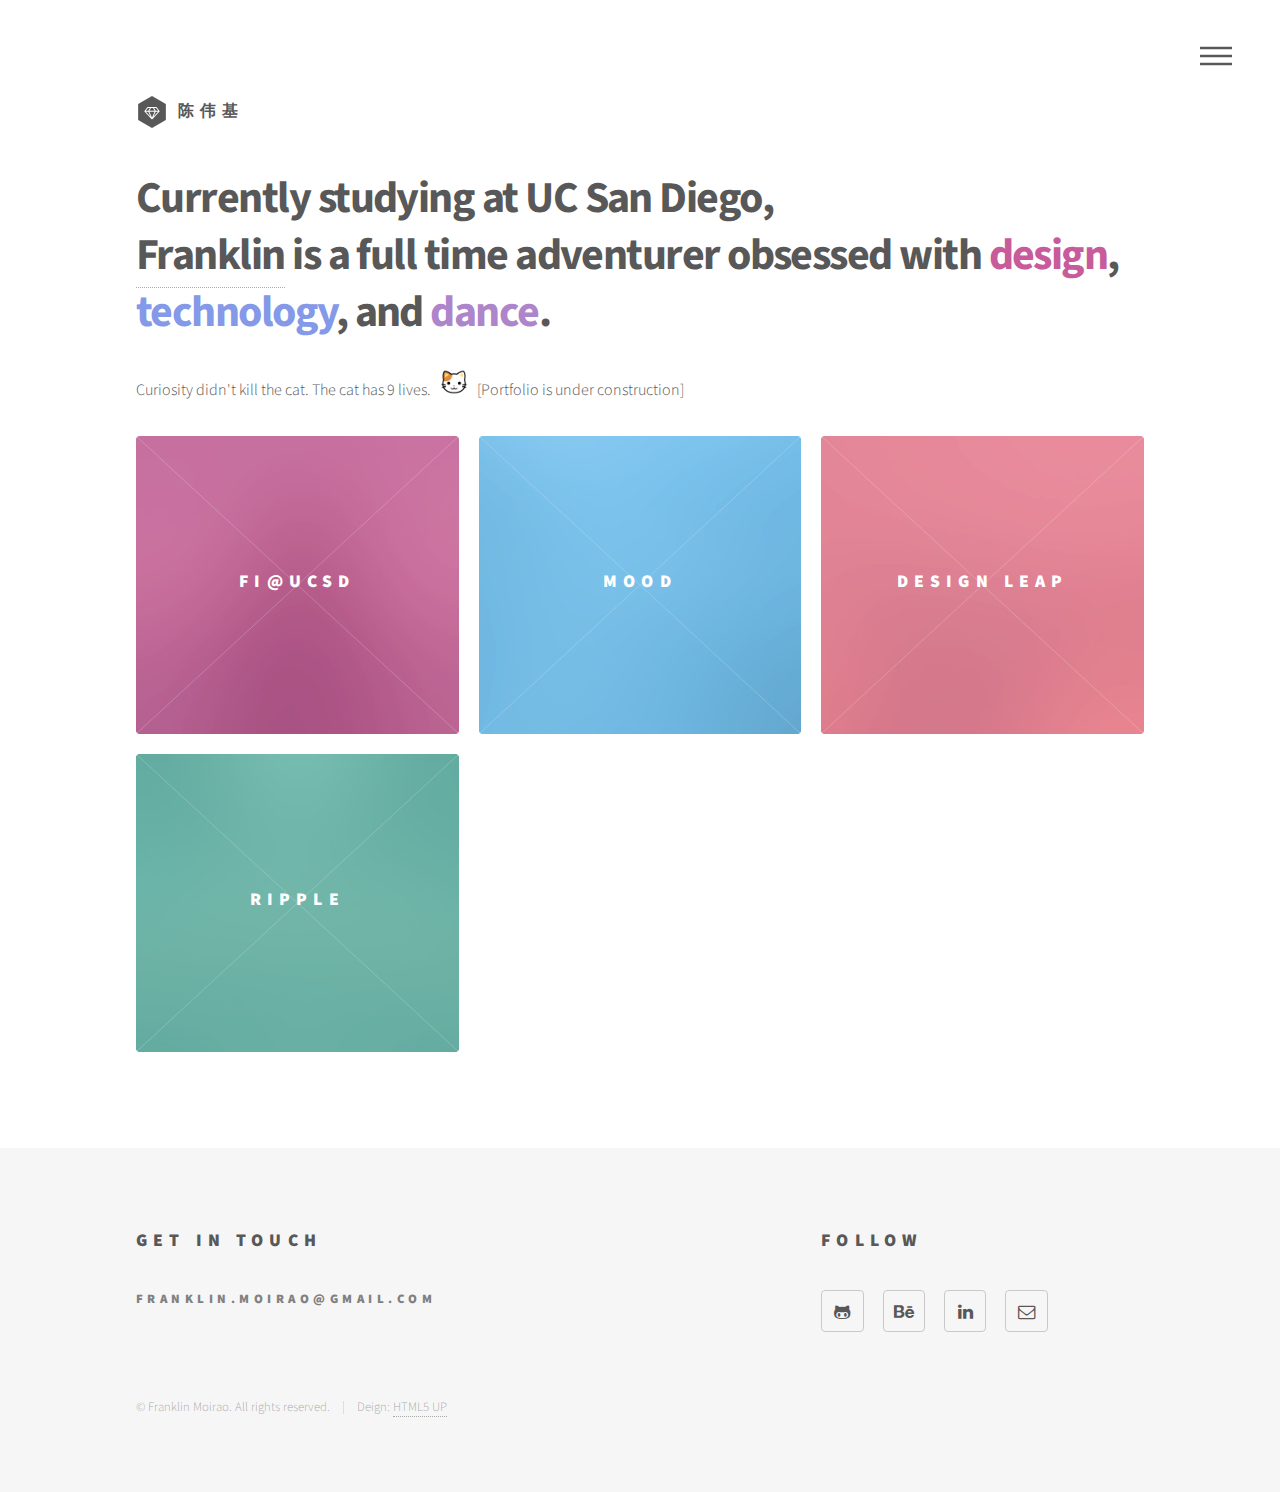
==== index.html @ 69395dd4 "added fi" ====
<!DOCTYPE HTML>
<!--
	Phantom by HTML5 UP
	html5up.net | @ajlkn
	Free for personal and commercial use under the CCA 3.0 license (html5up.net/license)
-->
<html>
	<head>
		<title>Franklin Moirao</title>
		<meta charset="utf-8" />
		<meta name="viewport" content="width=device-width, initial-scale=1, user-scalable=no" />
		<link rel="stylesheet" href="assets/css/main.css" />
		<noscript><link rel="stylesheet" href="assets/css/noscript.css" /></noscript>
	</head>
	<body class="is-preload">
		<!-- Wrapper -->
			<div id="wrapper">

				<!-- Header -->
					<header id="header">
						<div class="inner">

							<!-- Logo -->
								<a href="index.html" class="logo">
									<span class="symbol"><img src="images/logo.svg" alt="" /></span>陈伟基<span class="title"></span>
								</a>

							<!-- Nav -->
								<nav>
									<ul>
										<li><a href="#menu">Menu</a></li>
									</ul>
								</nav>

						</div>
					</header>

				<!-- Menu -->
					<nav id="menu">
						<h2>Menu</h2>
						<ul>
							<li><a href="index.html">Home</a></li>
							<!-- <li><a href="generic.html">Work</a></li> -->
							<li><a href="images/Resume.pdf" target="_blank">Resume</a></li>
							<li><a href="about.html">About</a></li>
							<!-- <li><a href="elements.html">Archive</a></li> -->
						</ul>
					</nav>

				<!-- Main -->
					<div id="main">
						<div class="inner">
							<header>
								<h1>Currently studying at UC San Diego, <br />
									<a href="about.html">Franklin</a> is a full time adventurer obsessed with <design style="color:#c75b9b">design</design>, <tech style="color:#8499e7">technology</tech>, and <dance style="color:#ae85ca">dance</dance>.</h1> <!--<a href="http://html5up.net">HTML5 UP</a>-->
								<p>Curiosity didn't kill the cat. The cat has 9 lives. &nbsp; <img src="images/Cat-face.png" style="height:26px"> &nbsp; [Portfolio is under construction]</p>
							</header>
							<section class="tiles">
								</article>
								<article class="style4">
									<span class="image">
										<img src="images/pic04.jpg" alt="" />
									</span>
									<a href="fiucsd.html">
										<h2>Fi@UCSD</h2>
										<div class="content">
											<p>Working to promote partnerships in design between students and industry.</p>
											<p style="font-size: medium">Design Mentorship</p>
										</div>
									</a>
								</article>
								<article class="style2">
									<span class="image">
										<img src="images/pic02.jpg" alt="" />
									</span>
									<a href="mood.html">
										<h2>Mood</h2>
										<div class="content">
											<p>An app to help track and help your mental health while promoting positivity.</p>
											<p style="font-size: medium">Interaction • Web Dev</p>
										</div>
									</a>
								</article>
								<article class="style1">
									<span class="image">
										<img src="images/pic01.jpg" alt="" />
									</span>
									<a href="design-leap.html">
										<h2>Design Leap</h2>
										<div class="content">
											<p>Helping students overcome barriers to industry engagement and guidance in design.</p>
											<p style="font-size: medium">Service Design</p>
										</div>
									</a>
								</article>
								<article class="style3">
									<span class="image">
										<img src="images/pic03.jpg" alt="" />
									</span>
									<a href="ripple.html">
										<h2>Ripple</h2>
										<div class="content">
											<p>Acomplish your bucket list while meeting people along the way.</p>
											<p style="font-size: medium">Interaction • Product</p>
										</div>
									</a>
								<!--<article class="style5">
									<span class="image">
										<img src="images/pic05.jpg" alt="" />
									</span>
									<a href="generic.html">
										<h2>Aliquam</h2>
										<div class="content">
											<p>Sed nisl arcu euismod sit amet nisi lorem etiam dolor veroeros et feugiat.</p>
										</div>
									</a>
								</article>
								<article class="style6">
									<span class="image">
										<img src="images/pic06.jpg" alt="" />
									</span>
									<a href="generic.html">
										<h2>Veroeros</h2>
										<div class="content">
											<p>Sed nisl arcu euismod sit amet nisi lorem etiam dolor veroeros et feugiat.</p>
										</div>
									</a>
								</article>
								<article class="style2">
									<span class="image">
										<img src="images/pic07.jpg" alt="" />
									</span>
									<a href="generic.html">
										<h2>Ipsum</h2>
										<div class="content">
											<p>Sed nisl arcu euismod sit amet nisi lorem etiam dolor veroeros et feugiat.</p>
										</div>
									</a>
								</article>
								<article class="style3">
									<span class="image">
										<img src="images/pic08.jpg" alt="" />
									</span>
									<a href="generic.html">
										<h2>Dolor</h2>
										<div class="content">
											<p>Sed nisl arcu euismod sit amet nisi lorem etiam dolor veroeros et feugiat.</p>
										</div>
									</a>
								</article> -->
								<!-- <article class="style1">
									<span class="image">
										<img src="images/pic09.jpg" alt="" />
									</span>
									<a href="generic.html">
										<h2>Nullam</h2>
										<div class="content">
											<p>Sed nisl arcu euismod sit amet nisi lorem etiam dolor veroeros et feugiat.</p>
										</div>
									</a>
								</article>
								<article class="style5">
									<span class="image">
										<img src="images/pic10.jpg" alt="" />
									</span>
									<a href="generic.html">
										<h2>Ultricies</h2>
										<div class="content">
											<p>Sed nisl arcu euismod sit amet nisi lorem etiam dolor veroeros et feugiat.</p>
										</div>
									</a>
								</article>
								<article class="style6">
									<span class="image">
										<img src="images/pic11.jpg" alt="" />
									</span>
									<a href="generic.html">
										<h2>Dictum</h2>
										<div class="content">
											<p>Sed nisl arcu euismod sit amet nisi lorem etiam dolor veroeros et feugiat.</p>
										</div>
									</a>
								</article>
								<article class="style4">
									<span class="image">
										<img src="images/pic12.jpg" alt="" />
									</span>
									<a href="generic.html">
										<h2>Pretium</h2>
										<div class="content">
											<p>Sed nisl arcu euismod sit amet nisi lorem etiam dolor veroeros et feugiat.</p>
										</div>
									</a>
								</article> -->
							</section>
						</div>
					</div>

				<!-- Footer -->
					<footer id="footer">
						<div class="inner">
							<section>
								<h2>Get in touch</h2>
								<h5 style="color:grey">franklin.moirao@gmail.com</h5>
								<!-- <form method="post" action="#">
									<div class="fields">
										<div class="field half">
											<input type="text" name="name" id="name" placeholder="Name" />
										</div>
										<div class="field half">
											<input type="email" name="email" id="email" placeholder="Email" />
										</div>
										<div class="field">
											<textarea name="message" id="message" placeholder="Message"></textarea>
										</div>
									</div>
									<ul class="actions">
										<li><input type="submit" value="Send" class="primary" /></li>
									</ul>
								</form> -->
							</section>
							<section>
								<h2>Follow</h2>
								<ul class="icons">
									<!-- <li><a href="#" class="icon style2 fa-twitter"><span class="label">Twitter</span></a></li> -->
									<!-- <li><a href="#" class="icon style2 fa-facebook"><span class="label">Facebook</span></a></li> -->
									<!-- <li><a href="#" class="icon style2 fa-instagram"><span class="label">Instagram</span></a></li> -->
									<!-- <li><a href="#" class="icon style2 fa-dribbble"><span class="label">Dribbble</span></a></li> -->
									<li><a href="https://github.com/Snoji" target="_blank" class="icon style2 fa-github-alt"><span class="label">GitHub</span></a></li>
									<!-- <li><a href="#" class="icon style2 fa-500px"><span class="label">500px</span></a></li> -->
									<li><a href="https://www.behance.net/franklinmofcac" class="icon style2 fa-behance"><span class="label">Behance</span></a></li>
									<li><a href="https://www.linkedin.com/in/franklin-moirao-19469515b/" target="_blank" class="icon style2 fa-linkedin"><span class="label">LinkedIn</span></a></li>
									<li><a href="mailto:franklin.moirao@gmail.com" class="icon style2 fa-envelope-o"><span class="label">Email</span></a></li>
									
								</ul>
							</section>
							<ul class="copyright">
								<li>&copy; Franklin Moirao. All rights reserved.</li><li>Deign: <a href="http://html5up.net">HTML5 UP</a></li>
							</ul>
						</div>
					</footer>

			</div>

		<!-- Scripts -->
			<script src="assets/js/jquery.min.js"></script>
			<script src="assets/js/browser.min.js"></script>
			<script src="assets/js/breakpoints.min.js"></script>
			<script src="assets/js/util.js"></script>
			<script src="assets/js/main.js"></script>

	</body>
</html>
---- assets/css/main.css ----
@import url(font-awesome.min.css);
@import url("https://fonts.googleapis.com/css?family=Source+Sans+Pro:300,700,900");

/*
	Phantom by HTML5 UP
	html5up.net | @ajlkn
	Free for personal and commercial use under the CCA 3.0 license (html5up.net/license)
*/

html, body, div, span, applet, object,
iframe, h1, h2, h3, h4, h5, h6, p, blockquote,
pre, a, abbr, acronym, address, big, cite,
code, del, dfn, em, img, ins, kbd, q, s, samp,
small, strike, strong, sub, sup, tt, var, b,
u, i, center, dl, dt, dd, ol, ul, li, fieldset,
form, label, legend, table, caption, tbody,
tfoot, thead, tr, th, td, article, aside,
canvas, details, embed, figure, figcaption,
footer, header, hgroup, menu, nav, output, ruby,
section, summary, time, mark, audio, video {
	margin: 0;
	padding: 0;
	border: 0;
	font-size: 100%;
	font: inherit;
	vertical-align: baseline;}

article, aside, details, figcaption, figure,
footer, header, hgroup, menu, nav, section {
	display: block;}

body {
	line-height: 1;
}

ol, ul {
	list-style: none;
}

blockquote, q {
	quotes: none;
}

	blockquote:before, blockquote:after, q:before, q:after {
		content: '';
		content: none;
	}

table {
	border-collapse: collapse;
	border-spacing: 0;
}

body {
	-webkit-text-size-adjust: none;
}

mark {
	background-color: transparent;
	color: inherit;
}

input::-moz-focus-inner {
	border: 0;
	padding: 0;
}

input, select, textarea {
	-moz-appearance: none;
	-webkit-appearance: none;
	-ms-appearance: none;
	appearance: none;
}

/* Basic */

	@-ms-viewport {
		width: device-width;
	}

	body {
		-ms-overflow-style: scrollbar;
	}

	@media screen and (max-width: 480px) {

		html, body {
			min-width: 320px;
		}

	}

	html {
		box-sizing: border-box;
	}

	*, *:before, *:after {
		box-sizing: inherit;
	}

	body {
		background: #ffffff;
	}

		body.is-preload *, body.is-preload *:before, body.is-preload *:after {
			-moz-animation: none !important;
			-webkit-animation: none !important;
			-ms-animation: none !important;
			animation: none !important;
			-moz-transition: none !important;
			-webkit-transition: none !important;
			-ms-transition: none !important;
			transition: none !important;
		}

/* Type */

	body, input, select, textarea {
		color: #585858;
		font-family: "Source Sans Pro", Helvetica, sans-serif;
		font-size: 16pt;
		font-weight: 300;
		line-height: 1.75;
	}

		@media screen and (max-width: 1680px) {

			body, input, select, textarea {
				font-size: 14pt;
			}

		}

		@media screen and (max-width: 1280px) {

			body, input, select, textarea {
				font-size: 12pt;
			}

		}

	a {
		-moz-transition: border-bottom-color 0.2s ease, color 0.2s ease;
		-webkit-transition: border-bottom-color 0.2s ease, color 0.2s ease;
		-ms-transition: border-bottom-color 0.2s ease, color 0.2s ease;
		transition: border-bottom-color 0.2s ease, color 0.2s ease;
		text-decoration: none;
		color: #585858;
		border-bottom: dotted 1px rgba(88, 88, 88, 0.5);
	}

		a:hover {
			border-bottom-color: transparent;
			color: #f2849e !important;
		}

	strong, b {
		font-weight: 900;
	}

	em, i {
		font-style: italic;
	}

	p {
		margin: 0 0 2em 0;
	}

	h1 {
		font-size: 2.75em;
		font-weight: 700;
		line-height: 1.3;
		margin: 0 0 1em 0;
		letter-spacing: -0.035em;
	}

		h1 a {
			color: inherit;
		}

		@media screen and (max-width: 736px) {

			h1 {
				font-size: 2em;
				margin: 0 0 1em 0;
			}

		}

		@media screen and (max-width: 360px) {

			h1 {
				font-size: 1.75em;
			}

		}

	h2, h3, h4, h5, h6 {
		font-weight: 900;
		line-height: 1.5;
		margin: 0 0 2em 0;
		text-transform: uppercase;
		letter-spacing: 0.35em;
	}

		h2 a, h3 a, h4 a, h5 a, h6 a {
			color: inherit;
		}

	h2 {
		font-size: 1.1em;
	}

	h3 {
		font-size: 1em;
	}

	h4 {
		font-size: 0.8em;
	}

	h5 {
		font-size: 0.8em;
	}

	h6 {
		font-size: 0.8em;
	}

	@media screen and (max-width: 980px) {

		h1 br, h2 br, h3 br, h4 br, h5 br, h6 br {
			display: none;
		}

	}

	@media screen and (max-width: 736px) {

		h2 {
			font-size: 1em;
		}

		h3 {
			font-size: 0.8em;
		}

	}

	sub {
		font-size: 0.8em;
		position: relative;
		top: 0.5em;
	}

	sup {
		font-size: 0.8em;
		position: relative;
		top: -0.5em;
	}

	blockquote {
		border-left: solid 4px #c9c9c9;
		font-style: italic;
		margin: 0 0 2em 0;
		padding: 0.5em 0 0.5em 2em;
	}

	code {
		background: rgba(144, 144, 144, 0.075);
		border-radius: 4px;
		border: solid 1px #c9c9c9;
		font-family: "Courier New", monospace;
		font-size: 0.9em;
		margin: 0 0.25em;
		padding: 0.25em 0.65em;
	}

	pre {
		-webkit-overflow-scrolling: touch;
		font-family: "Courier New", monospace;
		font-size: 0.9em;
		margin: 0 0 2em 0;
	}

		pre code {
			display: block;
			line-height: 1.75;
			padding: 1em 1.5em;
			overflow-x: auto;
		}

	hr {
		border: 0;
		border-bottom: solid 1px #c9c9c9;
		margin: 2em 0;
	}

		hr.major {
			margin: 3em 0;
		}

	.align-left {
		text-align: left;
	}

	.align-center {
		text-align: center;
	}

	.align-right {
		text-align: right;
	}

/* Row */

	.row {
		display: flex;
		flex-wrap: wrap;
		box-sizing: border-box;
		align-items: stretch;
	}

		.row > * {
			box-sizing: border-box;
		}

		.row.gtr-uniform > * > :last-child {
			margin-bottom: 0;
		}

		.row.aln-left {
			justify-content: flex-start;
		}

		.row.aln-center {
			justify-content: center;
		}

		.row.aln-right {
			justify-content: flex-end;
		}

		.row.aln-top {
			align-items: flex-start;
		}

		.row.aln-middle {
			align-items: center;
		}

		.row.aln-bottom {
			align-items: flex-end;
		}

		.row > .imp {
			order: -1;
		}

		.row > .col-1 {
			width: 8.3333333333%;
		}

		.row > .off-1 {
			margin-left: 8.3333333333%;
		}

		.row > .col-2 {
			width: 16.6666666667%;
		}

		.row > .off-2 {
			margin-left: 16.6666666667%;
		}

		.row > .col-3 {
			width: 25%;
		}

		.row > .off-3 {
			margin-left: 25%;
		}

		.row > .col-4 {
			width: 33.3333333333%;
		}

		.row > .off-4 {
			margin-left: 33.3333333333%;
		}

		.row > .col-5 {
			width: 41.6666666667%;
		}

		.row > .off-5 {
			margin-left: 41.6666666667%;
		}

		.row > .col-6 {
			width: 50%;
		}

		.row > .off-6 {
			margin-left: 50%;
		}

		.row > .col-7 {
			width: 58.3333333333%;
		}

		.row > .off-7 {
			margin-left: 58.3333333333%;
		}

		.row > .col-8 {
			width: 66.6666666667%;
		}

		.row > .off-8 {
			margin-left: 66.6666666667%;
		}

		.row > .col-9 {
			width: 75%;
		}

		.row > .off-9 {
			margin-left: 75%;
		}

		.row > .col-10 {
			width: 83.3333333333%;
		}

		.row > .off-10 {
			margin-left: 83.3333333333%;
		}

		.row > .col-11 {
			width: 91.6666666667%;
		}

		.row > .off-11 {
			margin-left: 91.6666666667%;
		}

		.row > .col-12 {
			width: 100%;
		}

		.row > .off-12 {
			margin-left: 100%;
		}

		.row.gtr-0 {
			margin-top: 0;
			margin-left: 0em;
		}

			.row.gtr-0 > * {
				padding: 0 0 0 0em;
			}

			.row.gtr-0.gtr-uniform {
				margin-top: 0em;
			}

				.row.gtr-0.gtr-uniform > * {
					padding-top: 0em;
				}

		.row.gtr-25 {
			margin-top: 0;
			margin-left: -0.5em;
		}

			.row.gtr-25 > * {
				padding: 0 0 0 0.5em;
			}

			.row.gtr-25.gtr-uniform {
				margin-top: -0.5em;
			}

				.row.gtr-25.gtr-uniform > * {
					padding-top: 0.5em;
				}

		.row.gtr-50 {
			margin-top: 0;
			margin-left: -1em;
		}

			.row.gtr-50 > * {
				padding: 0 0 0 1em;
			}

			.row.gtr-50.gtr-uniform {
				margin-top: -1em;
			}

				.row.gtr-50.gtr-uniform > * {
					padding-top: 1em;
				}

		.row {
			margin-top: 0;
			margin-left: -2em;
		}

			.row > * {
				padding: 0 0 0 2em;
			}

			.row.gtr-uniform {
				margin-top: -2em;
			}

				.row.gtr-uniform > * {
					padding-top: 2em;
				}

		.row.gtr-150 {
			margin-top: 0;
			margin-left: -3em;
		}

			.row.gtr-150 > * {
				padding: 0 0 0 3em;
			}

			.row.gtr-150.gtr-uniform {
				margin-top: -3em;
			}

				.row.gtr-150.gtr-uniform > * {
					padding-top: 3em;
				}

		.row.gtr-200 {
			margin-top: 0;
			margin-left: -4em;
		}

			.row.gtr-200 > * {
				padding: 0 0 0 4em;
			}

			.row.gtr-200.gtr-uniform {
				margin-top: -4em;
			}

				.row.gtr-200.gtr-uniform > * {
					padding-top: 4em;
				}

		@media screen and (max-width: 1680px) {

			.row {
				display: flex;
				flex-wrap: wrap;
				box-sizing: border-box;
				align-items: stretch;
			}

				.row > * {
					box-sizing: border-box;
				}

				.row.gtr-uniform > * > :last-child {
					margin-bottom: 0;
				}

				.row.aln-left {
					justify-content: flex-start;
				}

				.row.aln-center {
					justify-content: center;
				}

				.row.aln-right {
					justify-content: flex-end;
				}

				.row.aln-top {
					align-items: flex-start;
				}

				.row.aln-middle {
					align-items: center;
				}

				.row.aln-bottom {
					align-items: flex-end;
				}

				.row > .imp-xlarge {
					order: -1;
				}

				.row > .col-1-xlarge {
					width: 8.3333333333%;
				}

				.row > .off-1-xlarge {
					margin-left: 8.3333333333%;
				}

				.row > .col-2-xlarge {
					width: 16.6666666667%;
				}

				.row > .off-2-xlarge {
					margin-left: 16.6666666667%;
				}

				.row > .col-3-xlarge {
					width: 25%;
				}

				.row > .off-3-xlarge {
					margin-left: 25%;
				}

				.row > .col-4-xlarge {
					width: 33.3333333333%;
				}

				.row > .off-4-xlarge {
					margin-left: 33.3333333333%;
				}

				.row > .col-5-xlarge {
					width: 41.6666666667%;
				}

				.row > .off-5-xlarge {
					margin-left: 41.6666666667%;
				}

				.row > .col-6-xlarge {
					width: 50%;
				}

				.row > .off-6-xlarge {
					margin-left: 50%;
				}

				.row > .col-7-xlarge {
					width: 58.3333333333%;
				}

				.row > .off-7-xlarge {
					margin-left: 58.3333333333%;
				}

				.row > .col-8-xlarge {
					width: 66.6666666667%;
				}

				.row > .off-8-xlarge {
					margin-left: 66.6666666667%;
				}

				.row > .col-9-xlarge {
					width: 75%;
				}

				.row > .off-9-xlarge {
					margin-left: 75%;
				}

				.row > .col-10-xlarge {
					width: 83.3333333333%;
				}

				.row > .off-10-xlarge {
					margin-left: 83.3333333333%;
				}

				.row > .col-11-xlarge {
					width: 91.6666666667%;
				}

				.row > .off-11-xlarge {
					margin-left: 91.6666666667%;
				}

				.row > .col-12-xlarge {
					width: 100%;
				}

				.row > .off-12-xlarge {
					margin-left: 100%;
				}

				.row.gtr-0 {
					margin-top: 0;
					margin-left: 0em;
				}

					.row.gtr-0 > * {
						padding: 0 0 0 0em;
					}

					.row.gtr-0.gtr-uniform {
						margin-top: 0em;
					}

						.row.gtr-0.gtr-uniform > * {
							padding-top: 0em;
						}

				.row.gtr-25 {
					margin-top: 0;
					margin-left: -0.5em;
				}

					.row.gtr-25 > * {
						padding: 0 0 0 0.5em;
					}

					.row.gtr-25.gtr-uniform {
						margin-top: -0.5em;
					}

						.row.gtr-25.gtr-uniform > * {
							padding-top: 0.5em;
						}

				.row.gtr-50 {
					margin-top: 0;
					margin-left: -1em;
				}

					.row.gtr-50 > * {
						padding: 0 0 0 1em;
					}

					.row.gtr-50.gtr-uniform {
						margin-top: -1em;
					}

						.row.gtr-50.gtr-uniform > * {
							padding-top: 1em;
						}

				.row {
					margin-top: 0;
					margin-left: -2em;
				}

					.row > * {
						padding: 0 0 0 2em;
					}

					.row.gtr-uniform {
						margin-top: -2em;
					}

						.row.gtr-uniform > * {
							padding-top: 2em;
						}

				.row.gtr-150 {
					margin-top: 0;
					margin-left: -3em;
				}

					.row.gtr-150 > * {
						padding: 0 0 0 3em;
					}

					.row.gtr-150.gtr-uniform {
						margin-top: -3em;
					}

						.row.gtr-150.gtr-uniform > * {
							padding-top: 3em;
						}

				.row.gtr-200 {
					margin-top: 0;
					margin-left: -4em;
				}

					.row.gtr-200 > * {
						padding: 0 0 0 4em;
					}

					.row.gtr-200.gtr-uniform {
						margin-top: -4em;
					}

						.row.gtr-200.gtr-uniform > * {
							padding-top: 4em;
						}

		}

		@media screen and (max-width: 1280px) {

			.row {
				display: flex;
				flex-wrap: wrap;
				box-sizing: border-box;
				align-items: stretch;
			}

				.row > * {
					box-sizing: border-box;
				}

				.row.gtr-uniform > * > :last-child {
					margin-bottom: 0;
				}

				.row.aln-left {
					justify-content: flex-start;
				}

				.row.aln-center {
					justify-content: center;
				}

				.row.aln-right {
					justify-content: flex-end;
				}

				.row.aln-top {
					align-items: flex-start;
				}

				.row.aln-middle {
					align-items: center;
				}

				.row.aln-bottom {
					align-items: flex-end;
				}

				.row > .imp-large {
					order: -1;
				}

				.row > .col-1-large {
					width: 8.3333333333%;
				}

				.row > .off-1-large {
					margin-left: 8.3333333333%;
				}

				.row > .col-2-large {
					width: 16.6666666667%;
				}

				.row > .off-2-large {
					margin-left: 16.6666666667%;
				}

				.row > .col-3-large {
					width: 25%;
				}

				.row > .off-3-large {
					margin-left: 25%;
				}

				.row > .col-4-large {
					width: 33.3333333333%;
				}

				.row > .off-4-large {
					margin-left: 33.3333333333%;
				}

				.row > .col-5-large {
					width: 41.6666666667%;
				}

				.row > .off-5-large {
					margin-left: 41.6666666667%;
				}

				.row > .col-6-large {
					width: 50%;
				}

				.row > .off-6-large {
					margin-left: 50%;
				}

				.row > .col-7-large {
					width: 58.3333333333%;
				}

				.row > .off-7-large {
					margin-left: 58.3333333333%;
				}

				.row > .col-8-large {
					width: 66.6666666667%;
				}

				.row > .off-8-large {
					margin-left: 66.6666666667%;
				}

				.row > .col-9-large {
					width: 75%;
				}

				.row > .off-9-large {
					margin-left: 75%;
				}

				.row > .col-10-large {
					width: 83.3333333333%;
				}

				.row > .off-10-large {
					margin-left: 83.3333333333%;
				}

				.row > .col-11-large {
					width: 91.6666666667%;
				}

				.row > .off-11-large {
					margin-left: 91.6666666667%;
				}

				.row > .col-12-large {
					width: 100%;
				}

				.row > .off-12-large {
					margin-left: 100%;
				}

				.row.gtr-0 {
					margin-top: 0;
					margin-left: 0em;
				}

					.row.gtr-0 > * {
						padding: 0 0 0 0em;
					}

					.row.gtr-0.gtr-uniform {
						margin-top: 0em;
					}

						.row.gtr-0.gtr-uniform > * {
							padding-top: 0em;
						}

				.row.gtr-25 {
					margin-top: 0;
					margin-left: -0.5em;
				}

					.row.gtr-25 > * {
						padding: 0 0 0 0.5em;
					}

					.row.gtr-25.gtr-uniform {
						margin-top: -0.5em;
					}

						.row.gtr-25.gtr-uniform > * {
							padding-top: 0.5em;
						}

				.row.gtr-50 {
					margin-top: 0;
					margin-left: -1em;
				}

					.row.gtr-50 > * {
						padding: 0 0 0 1em;
					}

					.row.gtr-50.gtr-uniform {
						margin-top: -1em;
					}

						.row.gtr-50.gtr-uniform > * {
							padding-top: 1em;
						}

				.row {
					margin-top: 0;
					margin-left: -2em;
				}

					.row > * {
						padding: 0 0 0 2em;
					}

					.row.gtr-uniform {
						margin-top: -2em;
					}

						.row.gtr-uniform > * {
							padding-top: 2em;
						}

				.row.gtr-150 {
					margin-top: 0;
					margin-left: -3em;
				}

					.row.gtr-150 > * {
						padding: 0 0 0 3em;
					}

					.row.gtr-150.gtr-uniform {
						margin-top: -3em;
					}

						.row.gtr-150.gtr-uniform > * {
							padding-top: 3em;
						}

				.row.gtr-200 {
					margin-top: 0;
					margin-left: -4em;
				}

					.row.gtr-200 > * {
						padding: 0 0 0 4em;
					}

					.row.gtr-200.gtr-uniform {
						margin-top: -4em;
					}

						.row.gtr-200.gtr-uniform > * {
							padding-top: 4em;
						}

		}

		@media screen and (max-width: 980px) {

			.row {
				display: flex;
				flex-wrap: wrap;
				box-sizing: border-box;
				align-items: stretch;
			}

				.row > * {
					box-sizing: border-box;
				}

				.row.gtr-uniform > * > :last-child {
					margin-bottom: 0;
				}

				.row.aln-left {
					justify-content: flex-start;
				}

				.row.aln-center {
					justify-content: center;
				}

				.row.aln-right {
					justify-content: flex-end;
				}

				.row.aln-top {
					align-items: flex-start;
				}

				.row.aln-middle {
					align-items: center;
				}

				.row.aln-bottom {
					align-items: flex-end;
				}

				.row > .imp-medium {
					order: -1;
				}

				.row > .col-1-medium {
					width: 8.3333333333%;
				}

				.row > .off-1-medium {
					margin-left: 8.3333333333%;
				}

				.row > .col-2-medium {
					width: 16.6666666667%;
				}

				.row > .off-2-medium {
					margin-left: 16.6666666667%;
				}

				.row > .col-3-medium {
					width: 25%;
				}

				.row > .off-3-medium {
					margin-left: 25%;
				}

				.row > .col-4-medium {
					width: 33.3333333333%;
				}

				.row > .off-4-medium {
					margin-left: 33.3333333333%;
				}

				.row > .col-5-medium {
					width: 41.6666666667%;
				}

				.row > .off-5-medium {
					margin-left: 41.6666666667%;
				}

				.row > .col-6-medium {
					width: 50%;
				}

				.row > .off-6-medium {
					margin-left: 50%;
				}

				.row > .col-7-medium {
					width: 58.3333333333%;
				}

				.row > .off-7-medium {
					margin-left: 58.3333333333%;
				}

				.row > .col-8-medium {
					width: 66.6666666667%;
				}

				.row > .off-8-medium {
					margin-left: 66.6666666667%;
				}

				.row > .col-9-medium {
					width: 75%;
				}

				.row > .off-9-medium {
					margin-left: 75%;
				}

				.row > .col-10-medium {
					width: 83.3333333333%;
				}

				.row > .off-10-medium {
					margin-left: 83.3333333333%;
				}

				.row > .col-11-medium {
					width: 91.6666666667%;
				}

				.row > .off-11-medium {
					margin-left: 91.6666666667%;
				}

				.row > .col-12-medium {
					width: 100%;
				}

				.row > .off-12-medium {
					margin-left: 100%;
				}

				.row.gtr-0 {
					margin-top: 0;
					margin-left: 0em;
				}

					.row.gtr-0 > * {
						padding: 0 0 0 0em;
					}

					.row.gtr-0.gtr-uniform {
						margin-top: 0em;
					}

						.row.gtr-0.gtr-uniform > * {
							padding-top: 0em;
						}

				.row.gtr-25 {
					margin-top: 0;
					margin-left: -0.375em;
				}

					.row.gtr-25 > * {
						padding: 0 0 0 0.375em;
					}

					.row.gtr-25.gtr-uniform {
						margin-top: -0.375em;
					}

						.row.gtr-25.gtr-uniform > * {
							padding-top: 0.375em;
						}

				.row.gtr-50 {
					margin-top: 0;
					margin-left: -0.75em;
				}

					.row.gtr-50 > * {
						padding: 0 0 0 0.75em;
					}

					.row.gtr-50.gtr-uniform {
						margin-top: -0.75em;
					}

						.row.gtr-50.gtr-uniform > * {
							padding-top: 0.75em;
						}

				.row {
					margin-top: 0;
					margin-left: -1.5em;
				}

					.row > * {
						padding: 0 0 0 1.5em;
					}

					.row.gtr-uniform {
						margin-top: -1.5em;
					}

						.row.gtr-uniform > * {
							padding-top: 1.5em;
						}

				.row.gtr-150 {
					margin-top: 0;
					margin-left: -2.25em;
				}

					.row.gtr-150 > * {
						padding: 0 0 0 2.25em;
					}

					.row.gtr-150.gtr-uniform {
						margin-top: -2.25em;
					}

						.row.gtr-150.gtr-uniform > * {
							padding-top: 2.25em;
						}

				.row.gtr-200 {
					margin-top: 0;
					margin-left: -3em;
				}

					.row.gtr-200 > * {
						padding: 0 0 0 3em;
					}

					.row.gtr-200.gtr-uniform {
						margin-top: -3em;
					}

						.row.gtr-200.gtr-uniform > * {
							padding-top: 3em;
						}

		}

		@media screen and (max-width: 736px) {

			.row {
				display: flex;
				flex-wrap: wrap;
				box-sizing: border-box;
				align-items: stretch;
			}

				.row > * {
					box-sizing: border-box;
				}

				.row.gtr-uniform > * > :last-child {
					margin-bottom: 0;
				}

				.row.aln-left {
					justify-content: flex-start;
				}

				.row.aln-center {
					justify-content: center;
				}

				.row.aln-right {
					justify-content: flex-end;
				}

				.row.aln-top {
					align-items: flex-start;
				}

				.row.aln-middle {
					align-items: center;
				}

				.row.aln-bottom {
					align-items: flex-end;
				}

				.row > .imp-small {
					order: -1;
				}

				.row > .col-1-small {
					width: 8.3333333333%;
				}

				.row > .off-1-small {
					margin-left: 8.3333333333%;
				}

				.row > .col-2-small {
					width: 16.6666666667%;
				}

				.row > .off-2-small {
					margin-left: 16.6666666667%;
				}

				.row > .col-3-small {
					width: 25%;
				}

				.row > .off-3-small {
					margin-left: 25%;
				}

				.row > .col-4-small {
					width: 33.3333333333%;
				}

				.row > .off-4-small {
					margin-left: 33.3333333333%;
				}

				.row > .col-5-small {
					width: 41.6666666667%;
				}

				.row > .off-5-small {
					margin-left: 41.6666666667%;
				}

				.row > .col-6-small {
					width: 50%;
				}

				.row > .off-6-small {
					margin-left: 50%;
				}

				.row > .col-7-small {
					width: 58.3333333333%;
				}

				.row > .off-7-small {
					margin-left: 58.3333333333%;
				}

				.row > .col-8-small {
					width: 66.6666666667%;
				}

				.row > .off-8-small {
					margin-left: 66.6666666667%;
				}

				.row > .col-9-small {
					width: 75%;
				}

				.row > .off-9-small {
					margin-left: 75%;
				}

				.row > .col-10-small {
					width: 83.3333333333%;
				}

				.row > .off-10-small {
					margin-left: 83.3333333333%;
				}

				.row > .col-11-small {
					width: 91.6666666667%;
				}

				.row > .off-11-small {
					margin-left: 91.6666666667%;
				}

				.row > .col-12-small {
					width: 100%;
				}

				.row > .off-12-small {
					margin-left: 100%;
				}

				.row.gtr-0 {
					margin-top: 0;
					margin-left: 0em;
				}

					.row.gtr-0 > * {
						padding: 0 0 0 0em;
					}

					.row.gtr-0.gtr-uniform {
						margin-top: 0em;
					}

						.row.gtr-0.gtr-uniform > * {
							padding-top: 0em;
						}

				.row.gtr-25 {
					margin-top: 0;
					margin-left: -0.25em;
				}

					.row.gtr-25 > * {
						padding: 0 0 0 0.25em;
					}

					.row.gtr-25.gtr-uniform {
						margin-top: -0.25em;
					}

						.row.gtr-25.gtr-uniform > * {
							padding-top: 0.25em;
						}

				.row.gtr-50 {
					margin-top: 0;
					margin-left: -0.5em;
				}

					.row.gtr-50 > * {
						padding: 0 0 0 0.5em;
					}

					.row.gtr-50.gtr-uniform {
						margin-top: -0.5em;
					}

						.row.gtr-50.gtr-uniform > * {
							padding-top: 0.5em;
						}

				.row {
					margin-top: 0;
					margin-left: -1em;
				}

					.row > * {
						padding: 0 0 0 1em;
					}

					.row.gtr-uniform {
						margin-top: -1em;
					}

						.row.gtr-uniform > * {
							padding-top: 1em;
						}

				.row.gtr-150 {
					margin-top: 0;
					margin-left: -1.5em;
				}

					.row.gtr-150 > * {
						padding: 0 0 0 1.5em;
					}

					.row.gtr-150.gtr-uniform {
						margin-top: -1.5em;
					}

						.row.gtr-150.gtr-uniform > * {
							padding-top: 1.5em;
						}

				.row.gtr-200 {
					margin-top: 0;
					margin-left: -2em;
				}

					.row.gtr-200 > * {
						padding: 0 0 0 2em;
					}

					.row.gtr-200.gtr-uniform {
						margin-top: -2em;
					}

						.row.gtr-200.gtr-uniform > * {
							padding-top: 2em;
						}

		}

		@media screen and (max-width: 480px) {

			.row {
				display: flex;
				flex-wrap: wrap;
				box-sizing: border-box;
				align-items: stretch;
			}

				.row > * {
					box-sizing: border-box;
				}

				.row.gtr-uniform > * > :last-child {
					margin-bottom: 0;
				}

				.row.aln-left {
					justify-content: flex-start;
				}

				.row.aln-center {
					justify-content: center;
				}

				.row.aln-right {
					justify-content: flex-end;
				}

				.row.aln-top {
					align-items: flex-start;
				}

				.row.aln-middle {
					align-items: center;
				}

				.row.aln-bottom {
					align-items: flex-end;
				}

				.row > .imp-xsmall {
					order: -1;
				}

				.row > .col-1-xsmall {
					width: 8.3333333333%;
				}

				.row > .off-1-xsmall {
					margin-left: 8.3333333333%;
				}

				.row > .col-2-xsmall {
					width: 16.6666666667%;
				}

				.row > .off-2-xsmall {
					margin-left: 16.6666666667%;
				}

				.row > .col-3-xsmall {
					width: 25%;
				}

				.row > .off-3-xsmall {
					margin-left: 25%;
				}

				.row > .col-4-xsmall {
					width: 33.3333333333%;
				}

				.row > .off-4-xsmall {
					margin-left: 33.3333333333%;
				}

				.row > .col-5-xsmall {
					width: 41.6666666667%;
				}

				.row > .off-5-xsmall {
					margin-left: 41.6666666667%;
				}

				.row > .col-6-xsmall {
					width: 50%;
				}

				.row > .off-6-xsmall {
					margin-left: 50%;
				}

				.row > .col-7-xsmall {
					width: 58.3333333333%;
				}

				.row > .off-7-xsmall {
					margin-left: 58.3333333333%;
				}

				.row > .col-8-xsmall {
					width: 66.6666666667%;
				}

				.row > .off-8-xsmall {
					margin-left: 66.6666666667%;
				}

				.row > .col-9-xsmall {
					width: 75%;
				}

				.row > .off-9-xsmall {
					margin-left: 75%;
				}

				.row > .col-10-xsmall {
					width: 83.3333333333%;
				}

				.row > .off-10-xsmall {
					margin-left: 83.3333333333%;
				}

				.row > .col-11-xsmall {
					width: 91.6666666667%;
				}

				.row > .off-11-xsmall {
					margin-left: 91.6666666667%;
				}

				.row > .col-12-xsmall {
					width: 100%;
				}

				.row > .off-12-xsmall {
					margin-left: 100%;
				}

				.row.gtr-0 {
					margin-top: 0;
					margin-left: 0em;
				}

					.row.gtr-0 > * {
						padding: 0 0 0 0em;
					}

					.row.gtr-0.gtr-uniform {
						margin-top: 0em;
					}

						.row.gtr-0.gtr-uniform > * {
							padding-top: 0em;
						}

				.row.gtr-25 {
					margin-top: 0;
					margin-left: -0.25em;
				}

					.row.gtr-25 > * {
						padding: 0 0 0 0.25em;
					}

					.row.gtr-25.gtr-uniform {
						margin-top: -0.25em;
					}

						.row.gtr-25.gtr-uniform > * {
							padding-top: 0.25em;
						}

				.row.gtr-50 {
					margin-top: 0;
					margin-left: -0.5em;
				}

					.row.gtr-50 > * {
						padding: 0 0 0 0.5em;
					}

					.row.gtr-50.gtr-uniform {
						margin-top: -0.5em;
					}

						.row.gtr-50.gtr-uniform > * {
							padding-top: 0.5em;
						}

				.row {
					margin-top: 0;
					margin-left: -1em;
				}

					.row > * {
						padding: 0 0 0 1em;
					}

					.row.gtr-uniform {
						margin-top: -1em;
					}

						.row.gtr-uniform > * {
							padding-top: 1em;
						}

				.row.gtr-150 {
					margin-top: 0;
					margin-left: -1.5em;
				}

					.row.gtr-150 > * {
						padding: 0 0 0 1.5em;
					}

					.row.gtr-150.gtr-uniform {
						margin-top: -1.5em;
					}

						.row.gtr-150.gtr-uniform > * {
							padding-top: 1.5em;
						}

				.row.gtr-200 {
					margin-top: 0;
					margin-left: -2em;
				}

					.row.gtr-200 > * {
						padding: 0 0 0 2em;
					}

					.row.gtr-200.gtr-uniform {
						margin-top: -2em;
					}

						.row.gtr-200.gtr-uniform > * {
							padding-top: 2em;
						}

		}

/* Section/Article */

	section.special, article.special {
		text-align: center;
	}

	header p {
		margin-top: -1em;
	}

	@media screen and (max-width: 736px) {

		header p {
			margin-top: 0;
		}

	}

/* Icon */

	.icon {
		text-decoration: none;
		border-bottom: none;
		position: relative;
	}

		.icon:before {
			-moz-osx-font-smoothing: grayscale;
			-webkit-font-smoothing: antialiased;
			font-family: FontAwesome;
			font-style: normal;
			font-weight: normal;
			text-transform: none !important;
		}

		.icon > .label {
			display: none;
		}

		.icon.style2 {
			-moz-transition: background-color 0.2s ease-in-out, color 0.2s ease-in-out, border-color 0.2s ease-in-out;
			-webkit-transition: background-color 0.2s ease-in-out, color 0.2s ease-in-out, border-color 0.2s ease-in-out;
			-ms-transition: background-color 0.2s ease-in-out, color 0.2s ease-in-out, border-color 0.2s ease-in-out;
			transition: background-color 0.2s ease-in-out, color 0.2s ease-in-out, border-color 0.2s ease-in-out;
			background-color: transparent;
			border: solid 1px #c9c9c9;
			border-radius: 4px;
			width: 2.65em;
			height: 2.65em;
			display: inline-block;
			text-align: center;
			line-height: 2.65em;
			color: inherit;
		}

			.icon.style2:before {
				font-size: 1.1em;
			}

			.icon.style2:hover {
				color: #f2849e;
				border-color: #f2849e;
			}

			.icon.style2:active {
				background-color: rgba(242, 132, 158, 0.1);
			}

/* List */

	ol {
		list-style: decimal;
		margin: 0 0 2em 0;
		padding-left: 1.25em;
	}

		ol li {
			padding-left: 0.25em;
		}

	ul {
		list-style: disc;
		margin: 0 0 2em 0;
		padding-left: 1em;
	}

		ul li {
			padding-left: 0.5em;
		}

		ul.alt {
			list-style: none;
			padding-left: 0;
		}

			ul.alt li {
				border-top: solid 1px #c9c9c9;
				padding: 0.5em 0;
			}

				ul.alt li:first-child {
					border-top: 0;
					padding-top: 0;
				}

	dl {
		margin: 0 0 2em 0;
	}

		dl dt {
			display: block;
			font-weight: 900;
			margin: 0 0 1em 0;
		}

		dl dd {
			margin-left: 2em;
		}

/* Actions */

	ul.actions {
		display: -moz-flex;
		display: -webkit-flex;
		display: -ms-flex;
		display: flex;
		cursor: default;
		list-style: none;
		margin-left: -1em;
		padding-left: 0;
	}

		ul.actions li {
			padding: 0 0 0 1em;
			vertical-align: middle;
		}

		ul.actions.special {
			-moz-justify-content: center;
			-webkit-justify-content: center;
			-ms-justify-content: center;
			justify-content: center;
			width: 100%;
			margin-left: 0;
		}

			ul.actions.special li:first-child {
				padding-left: 0;
			}

		ul.actions.stacked {
			-moz-flex-direction: column;
			-webkit-flex-direction: column;
			-ms-flex-direction: column;
			flex-direction: column;
			margin-left: 0;
		}

			ul.actions.stacked li {
				padding: 1.3em 0 0 0;
			}

				ul.actions.stacked li:first-child {
					padding-top: 0;
				}

		ul.actions.fit {
			width: calc(100% + 1em);
		}

			ul.actions.fit li {
				-moz-flex-grow: 1;
				-webkit-flex-grow: 1;
				-ms-flex-grow: 1;
				flex-grow: 1;
				-moz-flex-shrink: 1;
				-webkit-flex-shrink: 1;
				-ms-flex-shrink: 1;
				flex-shrink: 1;
				width: 100%;
			}

				ul.actions.fit li > * {
					width: 100%;
				}

			ul.actions.fit.stacked {
				width: 100%;
			}

		@media screen and (max-width: 480px) {

			ul.actions:not(.fixed) {
				-moz-flex-direction: column;
				-webkit-flex-direction: column;
				-ms-flex-direction: column;
				flex-direction: column;
				margin-left: 0;
				width: 100% !important;
			}

				ul.actions:not(.fixed) li {
					-moz-flex-grow: 1;
					-webkit-flex-grow: 1;
					-ms-flex-grow: 1;
					flex-grow: 1;
					-moz-flex-shrink: 1;
					-webkit-flex-shrink: 1;
					-ms-flex-shrink: 1;
					flex-shrink: 1;
					padding: 1em 0 0 0;
					text-align: center;
					width: 100%;
				}

					ul.actions:not(.fixed) li > * {
						width: 100%;
					}

					ul.actions:not(.fixed) li:first-child {
						padding-top: 0;
					}

					ul.actions:not(.fixed) li input[type="submit"],
					ul.actions:not(.fixed) li input[type="reset"],
					ul.actions:not(.fixed) li input[type="button"],
					ul.actions:not(.fixed) li button,
					ul.actions:not(.fixed) li .button {
						width: 100%;
					}

						ul.actions:not(.fixed) li input[type="submit"].icon:before,
						ul.actions:not(.fixed) li input[type="reset"].icon:before,
						ul.actions:not(.fixed) li input[type="button"].icon:before,
						ul.actions:not(.fixed) li button.icon:before,
						ul.actions:not(.fixed) li .button.icon:before {
							margin-left: -0.5rem;
						}

		}

/* Icons */

	ul.icons {
		cursor: default;
		list-style: none;
		padding-left: 0;
		margin: -1em 0 2em -1em;
	}

		ul.icons li {
			display: inline-block;
			padding: 1em 0 0 1em;
		}

/* Form */

	form {
		margin: 0 0 2em 0;
		overflow-x: hidden;
	}

		form > :last-child {
			margin-bottom: 0;
		}

		form > .fields {
			display: -moz-flex;
			display: -webkit-flex;
			display: -ms-flex;
			display: flex;
			-moz-flex-wrap: wrap;
			-webkit-flex-wrap: wrap;
			-ms-flex-wrap: wrap;
			flex-wrap: wrap;
			width: calc(100% + 3em);
			margin: -1.5em 0 2em -1.5em;
		}

			form > .fields > .field {
				-moz-flex-grow: 0;
				-webkit-flex-grow: 0;
				-ms-flex-grow: 0;
				flex-grow: 0;
				-moz-flex-shrink: 0;
				-webkit-flex-shrink: 0;
				-ms-flex-shrink: 0;
				flex-shrink: 0;
				padding: 1.5em 0 0 1.5em;
				width: calc(100% - 1.5em);
			}

				form > .fields > .field.half {
					width: calc(50% - 0.75em);
				}

				form > .fields > .field.third {
					width: calc(100%/3 - 0.5em);
				}

				form > .fields > .field.quarter {
					width: calc(25% - 0.375em);
				}

		@media screen and (max-width: 480px) {

			form > .fields {
				width: calc(100% + 3em);
				margin: -1.5em 0 2em -1.5em;
			}

				form > .fields > .field {
					padding: 1.5em 0 0 1.5em;
					width: calc(100% - 1.5em);
				}

					form > .fields > .field.half {
						width: calc(100% - 1.5em);
					}

					form > .fields > .field.third {
						width: calc(100% - 1.5em);
					}

					form > .fields > .field.quarter {
						width: calc(100% - 1.5em);
					}

		}

	label {
		display: block;
		font-size: 0.9em;
		font-weight: 900;
		margin: 0 0 1em 0;
	}

	input[type="text"],
	input[type="password"],
	input[type="email"],
	input[type="tel"],
	select,
	textarea {
		-moz-appearance: none;
		-webkit-appearance: none;
		-ms-appearance: none;
		appearance: none;
		background-color: transparent;
		border: none;
		border-radius: 0;
		border-bottom: solid 1px #c9c9c9;
		color: inherit;
		display: block;
		outline: 0;
		padding: 0;
		text-decoration: none;
		width: 100%;
	}

		input[type="text"]:invalid,
		input[type="password"]:invalid,
		input[type="email"]:invalid,
		input[type="tel"]:invalid,
		select:invalid,
		textarea:invalid {
			box-shadow: none;
		}

		input[type="text"]:focus,
		input[type="password"]:focus,
		input[type="email"]:focus,
		input[type="tel"]:focus,
		select:focus,
		textarea:focus {
			border-bottom-color: #f2849e;
			box-shadow: inset 0 -1px 0 0 #f2849e;
		}

	select {
		background-image: url("data:image/svg+xml;charset=utf8,%3Csvg xmlns='http://www.w3.org/2000/svg' width='40' height='40' preserveAspectRatio='none' viewBox='0 0 40 40'%3E%3Cpath d='M9.4,12.3l10.4,10.4l10.4-10.4c0.2-0.2,0.5-0.4,0.9-0.4c0.3,0,0.6,0.1,0.9,0.4l3.3,3.3c0.2,0.2,0.4,0.5,0.4,0.9 c0,0.4-0.1,0.6-0.4,0.9L20.7,31.9c-0.2,0.2-0.5,0.4-0.9,0.4c-0.3,0-0.6-0.1-0.9-0.4L4.3,17.3c-0.2-0.2-0.4-0.5-0.4-0.9 c0-0.4,0.1-0.6,0.4-0.9l3.3-3.3c0.2-0.2,0.5-0.4,0.9-0.4S9.1,12.1,9.4,12.3z' fill='%23c9c9c9' /%3E%3C/svg%3E");
		background-size: 1.25rem;
		background-repeat: no-repeat;
		background-position: calc(100% - 1rem) center;
		height: 3em;
		padding-right: 3em;
		text-overflow: ellipsis;
	}

		select option {
			background: #ffffff;
		}

		select:focus::-ms-value {
			background-color: transparent;
		}

		select::-ms-expand {
			display: none;
		}

	input[type="text"],
	input[type="password"],
	input[type="email"],
	select {
		height: 3em;
	}

	textarea {
		padding: 0;
		min-height: 3.75em;
	}

	input[type="checkbox"],
	input[type="radio"] {
		-moz-appearance: none;
		-webkit-appearance: none;
		-ms-appearance: none;
		appearance: none;
		display: block;
		float: left;
		margin-right: -2em;
		opacity: 0;
		width: 1em;
		z-index: -1;
	}

		input[type="checkbox"] + label,
		input[type="radio"] + label {
			text-decoration: none;
			color: #585858;
			cursor: pointer;
			display: inline-block;
			font-size: 1em;
			font-weight: 300;
			padding-left: 2.55em;
			padding-right: 0.75em;
			position: relative;
		}

			input[type="checkbox"] + label:before,
			input[type="radio"] + label:before {
				-moz-osx-font-smoothing: grayscale;
				-webkit-font-smoothing: antialiased;
				font-family: FontAwesome;
				font-style: normal;
				font-weight: normal;
				text-transform: none !important;
			}

			input[type="checkbox"] + label:before,
			input[type="radio"] + label:before {
				border-radius: 4px;
				border: solid 1px #c9c9c9;
				content: '';
				display: inline-block;
				height: 1.8em;
				left: 0;
				line-height: 1.725em;
				position: absolute;
				text-align: center;
				top: 0;
				width: 1.8em;
			}

		input[type="checkbox"]:checked + label:before,
		input[type="radio"]:checked + label:before {
			background: #585858;
			border-color: #585858;
			color: #ffffff;
			content: '\f00c';
		}

		input[type="checkbox"]:focus + label:before,
		input[type="radio"]:focus + label:before {
			border-color: #f2849e;
			box-shadow: 0 0 0 1px #f2849e;
		}

	input[type="checkbox"] + label:before {
		border-radius: 4px;
	}

	input[type="radio"] + label:before {
		border-radius: 100%;
	}

/* Box */

	.box {
		border-radius: 4px;
		border: solid 1px #c9c9c9;
		margin-bottom: 2em;
		padding: 1.5em;
	}

		.box > :last-child,
		.box > :last-child > :last-child,
		.box > :last-child > :last-child > :last-child {
			margin-bottom: 0;
		}

		.box.alt {
			border: 0;
			border-radius: 0;
			padding: 0;
		}

/* Image */

	.image {
		border-radius: 4px;
		border: 0;
		display: inline-block;
		position: relative;
	}

		.image img {
			border-radius: 4px;
			display: block;
		}

		.image.left, .image.right {
			max-width: 40%;
		}

			.image.left img, .image.right img {
				width: 100%;
			}

		.image.left {
			float: left;
			padding: 0 1.5em 1em 0;
			top: 0.25em;
		}

		.image.right {
			float: right;
			padding: 0 0 1em 1.5em;
			top: 0.25em;
		}

		.image.fit {
			display: block;
			margin: 0 0 2em 0;
			width: 100%;
		}

			.image.fit img {
				width: 100%;
			}

		.image.main {
			display: block;
			margin: 0 0 3em 0;
			width: 100%;
		}

			.image.main img {
				width: 100%;
			}

			@media screen and (max-width: 736px) {

				.image.main {
					margin: 0 0 2em 0;
				}

			}

/* Table */

	.table-wrapper {
		-webkit-overflow-scrolling: touch;
		overflow-x: auto;
	}

	table {
		margin: 0 0 2em 0;
		width: 100%;
	}

		table tbody tr {
			border: solid 1px #c9c9c9;
			border-left: 0;
			border-right: 0;
		}

			table tbody tr:nth-child(2n + 1) {
				background-color: rgba(144, 144, 144, 0.075);
			}

		table td {
			padding: 0.75em 0.75em;
		}

		table th {
			font-size: 0.9em;
			font-weight: 900;
			padding: 0 0.75em 0.75em 0.75em;
			text-align: left;
		}

		table thead {
			border-bottom: solid 2px #c9c9c9;
		}

		table tfoot {
			border-top: solid 2px #c9c9c9;
		}

		table.alt {
			border-collapse: separate;
		}

			table.alt tbody tr td {
				border: solid 1px #c9c9c9;
				border-left-width: 0;
				border-top-width: 0;
			}

				table.alt tbody tr td:first-child {
					border-left-width: 1px;
				}

			table.alt tbody tr:first-child td {
				border-top-width: 1px;
			}

			table.alt thead {
				border-bottom: 0;
			}

			table.alt tfoot {
				border-top: 0;
			}

/* Button */

	input[type="submit"],
	input[type="reset"],
	input[type="button"],
	button,
	.button {
		-moz-appearance: none;
		-webkit-appearance: none;
		-ms-appearance: none;
		appearance: none;
		-moz-transition: background-color 0.2s ease-in-out, color 0.2s ease-in-out, box-shadow 0.2s ease-in-out;
		-webkit-transition: background-color 0.2s ease-in-out, color 0.2s ease-in-out, box-shadow 0.2s ease-in-out;
		-ms-transition: background-color 0.2s ease-in-out, color 0.2s ease-in-out, box-shadow 0.2s ease-in-out;
		transition: background-color 0.2s ease-in-out, color 0.2s ease-in-out, box-shadow 0.2s ease-in-out;
		background-color: transparent;
		border-radius: 4px;
		border: 0;
		box-shadow: inset 0 0 0 2px #585858;
		color: #585858 !important;
		cursor: pointer;
		display: inline-block;
		font-size: 0.8em;
		font-weight: 900;
		height: 3.5em;
		letter-spacing: 0.35em;
		line-height: 3.45em;
		overflow: hidden;
		padding: 0 1.25em 0 1.6em;
		text-align: center;
		text-decoration: none;
		text-overflow: ellipsis;
		text-transform: uppercase;
		white-space: nowrap;
	}

		input[type="submit"].icon:before,
		input[type="reset"].icon:before,
		input[type="button"].icon:before,
		button.icon:before,
		.button.icon:before {
			margin-right: 0.5em;
		}

		input[type="submit"].fit,
		input[type="reset"].fit,
		input[type="button"].fit,
		button.fit,
		.button.fit {
			width: 100%;
		}

		input[type="submit"]:hover,
		input[type="reset"]:hover,
		input[type="button"]:hover,
		button:hover,
		.button:hover {
			color: #f2849e !important;
			box-shadow: inset 0 0 0 2px #f2849e;
		}

		input[type="submit"]:active,
		input[type="reset"]:active,
		input[type="button"]:active,
		button:active,
		.button:active {
			background-color: rgba(242, 132, 158, 0.1);
		}

		input[type="submit"].small,
		input[type="reset"].small,
		input[type="button"].small,
		button.small,
		.button.small {
			font-size: 0.6em;
		}

		input[type="submit"].large,
		input[type="reset"].large,
		input[type="button"].large,
		button.large,
		.button.large {
			font-size: 1em;
		}

		input[type="submit"].primary,
		input[type="reset"].primary,
		input[type="button"].primary,
		button.primary,
		.button.primary {
			box-shadow: none;
			background-color: #585858;
			color: #ffffff !important;
		}

			input[type="submit"].primary:hover,
			input[type="reset"].primary:hover,
			input[type="button"].primary:hover,
			button.primary:hover,
			.button.primary:hover {
				background-color: #f2849e;
			}

			input[type="submit"].primary:active,
			input[type="reset"].primary:active,
			input[type="button"].primary:active,
			button.primary:active,
			.button.primary:active {
				background-color: #ee5f81;
			}

		input[type="submit"].disabled, input[type="submit"]:disabled,
		input[type="reset"].disabled,
		input[type="reset"]:disabled,
		input[type="button"].disabled,
		input[type="button"]:disabled,
		button.disabled,
		button:disabled,
		.button.disabled,
		.button:disabled {
			pointer-events: none;
			opacity: 0.25;
		}

/* Tiles */

	.tiles {
		display: -moz-flex;
		display: -webkit-flex;
		display: -ms-flex;
		display: flex;
		-moz-flex-wrap: wrap;
		-webkit-flex-wrap: wrap;
		-ms-flex-wrap: wrap;
		flex-wrap: wrap;
		postiion: relative;
		margin: -2.5em 0 0 -2.5em;
	}

		.tiles article {
			-moz-transition: -moz-transform 0.5s ease, opacity 0.5s ease;
			-webkit-transition: -webkit-transform 0.5s ease, opacity 0.5s ease;
			-ms-transition: -ms-transform 0.5s ease, opacity 0.5s ease;
			transition: transform 0.5s ease, opacity 0.5s ease;
			position: relative;
			width: calc(33.3333333333% - 2.5em);
			margin: 2.5em 0 0 2.5em;
		}

			.tiles article > .image {
				-moz-transition: -moz-transform 0.5s ease;
				-webkit-transition: -webkit-transform 0.5s ease;
				-ms-transition: -ms-transform 0.5s ease;
				transition: transform 0.5s ease;
				position: relative;
				display: block;
				width: 100%;
				border-radius: 4px;
				overflow: hidden;
			}

				.tiles article > .image img {
					display: block;
					width: 100%;
				}

				.tiles article > .image:before {
					pointer-events: none;
					-moz-transition: background-color 0.5s ease, opacity 0.5s ease;
					-webkit-transition: background-color 0.5s ease, opacity 0.5s ease;
					-ms-transition: background-color 0.5s ease, opacity 0.5s ease;
					transition: background-color 0.5s ease, opacity 0.5s ease;
					content: '';
					display: block;
					position: absolute;
					top: 0;
					left: 0;
					width: 100%;
					height: 100%;
					opacity: 1.0;
					z-index: 1;
					opacity: 0.8;
				}

				.tiles article > .image:after {
					pointer-events: none;
					-moz-transition: opacity 0.5s ease;
					-webkit-transition: opacity 0.5s ease;
					-ms-transition: opacity 0.5s ease;
					transition: opacity 0.5s ease;
					content: '';
					display: block;
					position: absolute;
					top: 0;
					left: 0;
					width: 100%;
					height: 100%;
					background-image: url("data:image/svg+xml;charset=utf8,%3Csvg xmlns='http://www.w3.org/2000/svg' width='100' height='100' viewBox='0 0 100 100' preserveAspectRatio='none'%3E%3Cstyle%3Eline %7B stroke-width: 0.25px%3B stroke: %23ffffff%3B %7D%3C/style%3E%3Cline x1='0' y1='0' x2='100' y2='100' /%3E%3Cline x1='100' y1='0' x2='0' y2='100' /%3E%3C/svg%3E");
					background-position: center;
					background-repeat: no-repeat;
					background-size: 100% 100%;
					opacity: 0.25;
					z-index: 2;
				}

			.tiles article > a {
				display: -moz-flex;
				display: -webkit-flex;
				display: -ms-flex;
				display: flex;
				-moz-flex-direction: column;
				-webkit-flex-direction: column;
				-ms-flex-direction: column;
				flex-direction: column;
				-moz-align-items: center;
				-webkit-align-items: center;
				-ms-align-items: center;
				align-items: center;
				-moz-justify-content: center;
				-webkit-justify-content: center;
				-ms-justify-content: center;
				justify-content: center;
				-moz-transition: background-color 0.5s ease, -moz-transform 0.5s ease;
				-webkit-transition: background-color 0.5s ease, -webkit-transform 0.5s ease;
				-ms-transition: background-color 0.5s ease, -ms-transform 0.5s ease;
				transition: background-color 0.5s ease, transform 0.5s ease;
				position: absolute;
				top: 0;
				left: 0;
				width: 100%;
				height: 100%;
				padding: 1em;
				border-radius: 4px;
				border-bottom: 0;
				color: #ffffff;
				text-align: center;
				text-decoration: none;
				z-index: 3;
			}

				.tiles article > a > :last-child {
					margin: 0;
				}

				.tiles article > a:hover {
					color: #ffffff !important;
				}

				.tiles article > a h2 {
					margin: 0;
				}

				.tiles article > a .content {
					-moz-transition: max-height 0.5s ease, opacity 0.5s ease;
					-webkit-transition: max-height 0.5s ease, opacity 0.5s ease;
					-ms-transition: max-height 0.5s ease, opacity 0.5s ease;
					transition: max-height 0.5s ease, opacity 0.5s ease;
					width: 100%;
					max-height: 0;
					line-height: 1.5;
					margin-top: 0.35em;
					opacity: 0;
				}

					.tiles article > a .content > :last-child {
						margin-bottom: 0;
					}

			.tiles article.style1 > .image:before {
				background-color: #f2849e;
			}

			.tiles article.style2 > .image:before {
				background-color: #7ecaf6;
			}

			.tiles article.style3 > .image:before {
				background-color: #7bd0c1;
			}

			.tiles article.style4 > .image:before {
				background-color: #c75b9b;
			}

			.tiles article.style5 > .image:before {
				background-color: #ae85ca;
			}

			.tiles article.style6 > .image:before {
				background-color: #8499e7;
			}

			body:not(.is-touch) .tiles article:hover > .image {
				-moz-transform: scale(1.1);
				-webkit-transform: scale(1.1);
				-ms-transform: scale(1.1);
				transform: scale(1.1);
			}

				body:not(.is-touch) .tiles article:hover > .image:before {
					background-color: #333333;
					opacity: 0.35;
				}

				body:not(.is-touch) .tiles article:hover > .image:after {
					opacity: 0;
				}

			body:not(.is-touch) .tiles article:hover .content {
				max-height: 15em;
				opacity: 1;
			}

		* + .tiles {
			margin-top: 2em;
		}

		body.is-preload .tiles article {
			-moz-transform: scale(0.9);
			-webkit-transform: scale(0.9);
			-ms-transform: scale(0.9);
			transform: scale(0.9);
			opacity: 0;
		}

		body.is-touch .tiles article .content {
			max-height: 15em;
			opacity: 1;
		}

		@media screen and (max-width: 1280px) {

			.tiles {
				margin: -1.25em 0 0 -1.25em;
			}

				.tiles article {
					width: calc(33.3333333333% - 1.25em);
					margin: 1.25em 0 0 1.25em;
				}

		}

		@media screen and (max-width: 980px) {

			.tiles {
				margin: -2.5em 0 0 -2.5em;
			}

				.tiles article {
					width: calc(50% - 2.5em);
					margin: 2.5em 0 0 2.5em;
				}

		}

		@media screen and (max-width: 736px) {

			.tiles {
				margin: -1.25em 0 0 -1.25em;
			}

				.tiles article {
					width: calc(50% - 1.25em);
					margin: 1.25em 0 0 1.25em;
				}

					.tiles article:hover > .image {
						-moz-transform: scale(1.0);
						-webkit-transform: scale(1.0);
						-ms-transform: scale(1.0);
						transform: scale(1.0);
					}

		}

		@media screen and (max-width: 480px) {

			.tiles {
				margin: 0;
			}

				.tiles article {
					width: 100%;
					margin: 1.25em 0 0 0;
				}

		}

/* Header */

	#header {
		padding: 6em 0 0.1em 0 ;
	}

		#header .logo {
			display: block;
			border-bottom: 0;
			color: inherit;
			font-weight: 900;
			letter-spacing: 0.35em;
			margin: 0 0 2.5em 0;
			text-decoration: none;
			text-transform: uppercase;
			display: inline-block;
		}

			#header .logo > * {
				display: inline-block;
				vertical-align: middle;
			}

			#header .logo .symbol {
				margin-right: 0.65em;
			}

				#header .logo .symbol img {
					display: block;
					width: 2em;
					height: 2em;
				}

		#header nav {
			position: fixed;
			right: 2em;
			top: 2em;
			z-index: 10000;
		}

			#header nav ul {
				display: -moz-flex;
				display: -webkit-flex;
				display: -ms-flex;
				display: flex;
				-moz-align-items: center;
				-webkit-align-items: center;
				-ms-align-items: center;
				align-items: center;
				list-style: none;
				margin: 0;
				padding: 0;
			}

				#header nav ul li {
					display: block;
					padding: 0;
				}

					#header nav ul li a {
						display: block;
						position: relative;
						height: 3em;
						line-height: 3em;
						padding: 0 1.5em;
						background-color: rgba(255, 255, 255, 0.5);
						border-radius: 4px;
						border: 0;
						font-size: 0.8em;
						font-weight: 900;
						letter-spacing: 0.35em;
						text-transform: uppercase;
					}

					#header nav ul li a[href="#menu"] {
						-webkit-tap-highlight-color: transparent;
						width: 4em;
						text-indent: 4em;
						font-size: 1em;
						overflow: hidden;
						padding: 0;
						white-space: nowrap;
					}

						#header nav ul li a[href="#menu"]:before, #header nav ul li a[href="#menu"]:after {
							-moz-transition: opacity 0.2s ease;
							-webkit-transition: opacity 0.2s ease;
							-ms-transition: opacity 0.2s ease;
							transition: opacity 0.2s ease;
							content: '';
							display: block;
							position: absolute;
							top: 0;
							left: 0;
							width: 100%;
							height: 100%;
							background-position: center;
							background-repeat: no-repeat;
							background-size: 2em 2em;
						}

						#header nav ul li a[href="#menu"]:before {
							background-image: url("data:image/svg+xml;charset=utf8,%3Csvg xmlns='http://www.w3.org/2000/svg' width='100' height='100' viewBox='0 0 100 100' preserveAspectRatio='none'%3E%3Cstyle%3Eline %7B stroke-width: 8px%3B stroke: %23f2849e%3B %7D%3C/style%3E%3Cline x1='0' y1='25' x2='100' y2='25' /%3E%3Cline x1='0' y1='50' x2='100' y2='50' /%3E%3Cline x1='0' y1='75' x2='100' y2='75' /%3E%3C/svg%3E");
							opacity: 0;
						}

						#header nav ul li a[href="#menu"]:after {
							background-image: url("data:image/svg+xml;charset=utf8,%3Csvg xmlns='http://www.w3.org/2000/svg' width='100' height='100' viewBox='0 0 100 100' preserveAspectRatio='none'%3E%3Cstyle%3Eline %7B stroke-width: 8px%3B stroke: %23585858%3B %7D%3C/style%3E%3Cline x1='0' y1='25' x2='100' y2='25' /%3E%3Cline x1='0' y1='50' x2='100' y2='50' /%3E%3Cline x1='0' y1='75' x2='100' y2='75' /%3E%3C/svg%3E");
							opacity: 1;
						}

						#header nav ul li a[href="#menu"]:hover:before {
							opacity: 1;
						}

						#header nav ul li a[href="#menu"]:hover:after {
							opacity: 0;
						}

		@media screen and (max-width: 736px) {

			#header {
				padding: 3em 0 0.1em 0 ;
			}

				#header nav {
					right: 0.5em;
					top: 0.5em;
				}

					#header nav ul li a[href="#menu"]:before, #header nav ul li a[href="#menu"]:after {
						background-size: 1.5em 1.5em;
					}

		}

/* Menu */

	#wrapper {
		-moz-transition: opacity 0.45s ease;
		-webkit-transition: opacity 0.45s ease;
		-ms-transition: opacity 0.45s ease;
		transition: opacity 0.45s ease;
		opacity: 1;
	}

	#menu {
		-moz-transform: translateX(22em);
		-webkit-transform: translateX(22em);
		-ms-transform: translateX(22em);
		transform: translateX(22em);
		-moz-transition: -moz-transform 0.45s ease, visibility 0.45s;
		-webkit-transition: -webkit-transform 0.45s ease, visibility 0.45s;
		-ms-transition: -ms-transform 0.45s ease, visibility 0.45s;
		transition: transform 0.45s ease, visibility 0.45s;
		position: fixed;
		top: 0;
		right: 0;
		width: 22em;
		max-width: 80%;
		height: 100%;
		-webkit-overflow-scrolling: touch;
		background: #585858;
		color: #ffffff;
		cursor: default;
		visibility: hidden;
		z-index: 10002;
	}

		#menu > .inner {
			-moz-transition: opacity 0.45s ease;
			-webkit-transition: opacity 0.45s ease;
			-ms-transition: opacity 0.45s ease;
			transition: opacity 0.45s ease;
			-webkit-overflow-scrolling: touch;
			position: absolute;
			top: 0;
			left: 0;
			width: 100%;
			height: 100%;
			padding: 2.75em;
			opacity: 0;
			overflow-y: auto;
		}

			#menu > .inner > ul {
				list-style: none;
				margin: 0 0 1em 0;
				padding: 0;
			}

				#menu > .inner > ul > li {
					padding: 0;
					border-top: solid 1px rgba(255, 255, 255, 0.15);
				}

					#menu > .inner > ul > li a {
						display: block;
						padding: 1em 0;
						line-height: 1.5;
						border: 0;
						color: inherit;
					}

					#menu > .inner > ul > li:first-child {
						border-top: 0;
						margin-top: -1em;
					}

		#menu > .close {
			-moz-transition: opacity 0.45s ease, -moz-transform 0.45s ease;
			-webkit-transition: opacity 0.45s ease, -webkit-transform 0.45s ease;
			-ms-transition: opacity 0.45s ease, -ms-transform 0.45s ease;
			transition: opacity 0.45s ease, transform 0.45s ease;
			-moz-transform: scale(0.25) rotate(180deg);
			-webkit-transform: scale(0.25) rotate(180deg);
			-ms-transform: scale(0.25) rotate(180deg);
			transform: scale(0.25) rotate(180deg);
			-webkit-tap-highlight-color: transparent;
			display: block;
			position: absolute;
			top: 2em;
			left: -6em;
			width: 6em;
			text-indent: 6em;
			height: 3em;
			border: 0;
			font-size: 1em;
			opacity: 0;
			overflow: hidden;
			padding: 0;
			white-space: nowrap;
		}

			#menu > .close:before, #menu > .close:after {
				-moz-transition: opacity 0.2s ease;
				-webkit-transition: opacity 0.2s ease;
				-ms-transition: opacity 0.2s ease;
				transition: opacity 0.2s ease;
				content: '';
				display: block;
				position: absolute;
				top: 0;
				left: 0;
				width: 100%;
				height: 100%;
				background-position: center;
				background-repeat: no-repeat;
				background-size: 2em 2em;
			}

			#menu > .close:before {
				background-image: url("data:image/svg+xml;charset=utf8,%3Csvg xmlns='http://www.w3.org/2000/svg' width='100' height='100' viewBox='0 0 100 100' preserveAspectRatio='none'%3E%3Cstyle%3Eline %7B stroke-width: 8px%3B stroke: %23f2849e%3B %7D%3C/style%3E%3Cline x1='15' y1='15' x2='85' y2='85' /%3E%3Cline x1='85' y1='15' x2='15' y2='85' /%3E%3C/svg%3E");
				opacity: 0;
			}

			#menu > .close:after {
				background-image: url("data:image/svg+xml;charset=utf8,%3Csvg xmlns='http://www.w3.org/2000/svg' width='100' height='100' viewBox='0 0 100 100' preserveAspectRatio='none'%3E%3Cstyle%3Eline %7B stroke-width: 8px%3B stroke: %23585858%3B %7D%3C/style%3E%3Cline x1='15' y1='15' x2='85' y2='85' /%3E%3Cline x1='85' y1='15' x2='15' y2='85' /%3E%3C/svg%3E");
				opacity: 1;
			}

			#menu > .close:hover:before {
				opacity: 1;
			}

			#menu > .close:hover:after {
				opacity: 0;
			}

		@media screen and (max-width: 736px) {

			#menu {
				-moz-transform: translateX(16.5em);
				-webkit-transform: translateX(16.5em);
				-ms-transform: translateX(16.5em);
				transform: translateX(16.5em);
				width: 16.5em;
			}

				#menu > .inner {
					padding: 2.75em 1.5em;
				}

				#menu > .close {
					top: 0.5em;
					left: -4.25em;
					width: 4.25em;
					text-indent: 4.25em;
				}

					#menu > .close:before, #menu > .close:after {
						background-size: 1.5em 1.5em;
					}

		}

	body.is-menu-visible #wrapper {
		pointer-events: none;
		cursor: default;
		opacity: 0.25;
	}

	body.is-menu-visible #menu {
		-moz-transform: translateX(0);
		-webkit-transform: translateX(0);
		-ms-transform: translateX(0);
		transform: translateX(0);
		visibility: visible;
	}

		body.is-menu-visible #menu > * {
			opacity: 1;
		}

		body.is-menu-visible #menu .close {
			-moz-transform: scale(1.0) rotate(0deg);
			-webkit-transform: scale(1.0) rotate(0deg);
			-ms-transform: scale(1.0) rotate(0deg);
			transform: scale(1.0) rotate(0deg);
			opacity: 1;
		}

/* Main */

	#main {
		padding: 0em 0 6em 0 ;
	}

		@media screen and (max-width: 736px) {

			#main {
				padding: 0em 0 4em 0 ;
			}

		}

/* Footer */

	#footer {
		padding: 5em 0 6em 0 ;
		background-color: #f6f6f6;
	}

		#footer > .inner {
			display: -moz-flex;
			display: -webkit-flex;
			display: -ms-flex;
			display: flex;
			-moz-flex-wrap: wrap;
			-webkit-flex-wrap: wrap;
			-ms-flex-wrap: wrap;
			flex-wrap: wrap;
			-moz-flex-direction: row;
			-webkit-flex-direction: row;
			-ms-flex-direction: row;
			flex-direction: row;
		}

			#footer > .inner > * > :last-child {
				margin-bottom: 0;
			}

			#footer > .inner section:nth-child(1) {
				width: calc(66% - 2.5em);
				margin-right: 2.5em;
			}

			#footer > .inner section:nth-child(2) {
				width: calc(33% - 2.5em);
				margin-left: 2.5em;
			}

			#footer > .inner .copyright {
				width: 100%;
				padding: 0;
				margin-top: 5em;
				list-style: none;
				font-size: 0.8em;
				color: rgba(88, 88, 88, 0.5);
			}

				#footer > .inner .copyright a {
					color: inherit;
				}

				#footer > .inner .copyright li {
					display: inline-block;
					border-left: solid 1px rgba(88, 88, 88, 0.15);
					line-height: 1;
					padding: 0 0 0 1em;
					margin: 0 0 0 1em;
				}

					#footer > .inner .copyright li:first-child {
						border-left: 0;
						padding-left: 0;
						margin-left: 0;
					}

		@media screen and (max-width: 1280px) {

			#footer {
				padding: 5em 0 3em 0 ;
			}

				#footer > .inner section:nth-child(1) {
					width: calc(66% - 1.25em);
					margin-right: 1.25em;
				}

				#footer > .inner section:nth-child(2) {
					width: calc(33% - 1.25em);
					margin-left: 1.25em;
				}

		}

		@media screen and (max-width: 980px) {

			#footer > .inner section:nth-child(1) {
				width: 66%;
				margin-right: 0;
			}

			#footer > .inner section:nth-child(2) {
				width: calc(33% - 2.5em);
				margin-left: 2.5em;
			}

		}

		@media screen and (max-width: 736px) {

			#footer {
				padding: 3em 0 1em 0 ;
			}

				#footer > .inner {
					-moz-flex-direction: column;
					-webkit-flex-direction: column;
					-ms-flex-direction: column;
					flex-direction: column;
				}

					#footer > .inner section:nth-child(1) {
						width: 100%;
						margin-right: 0;
						margin: 3em 0 0 0;
					}

					#footer > .inner section:nth-child(2) {
						-moz-order: -1;
						-webkit-order: -1;
						-ms-order: -1;
						order: -1;
						width: 100%;
						margin-left: 0;
					}

					#footer > .inner .copyright {
						margin-top: 3em;
					}

		}

		@media screen and (max-width: 480px) {

			#footer > .inner .copyright {
				margin-top: 3em;
			}

				#footer > .inner .copyright li {
					border-left: 0;
					padding-left: 0;
					margin: 0.75em 0 0 0;
					display: block;
					line-height: inherit;
				}

					#footer > .inner .copyright li:first-child {
						margin-top: 0;
					}

		}

/* Wrapper */

	#wrapper > * > .inner {
		width: 100%;
		max-width: 68em;
		margin: 0 auto;
		padding: 0 2.5em;
	}

		@media screen and (max-width: 736px) {

			#wrapper > * > .inner {
				padding: 0 1.25em;
			}

		}


/* My CSS */
---- assets/css/noscript.css ----
/*
	Phantom by HTML5 UP
	html5up.net | @ajlkn
	Free for personal and commercial use under the CCA 3.0 license (html5up.net/license)
*/

/* Tiles */

	body.is-preload .tiles article {
		-moz-transform: none;
		-webkit-transform: none;
		-ms-transform: none;
		transform: none;
		opacity: 1;
	}
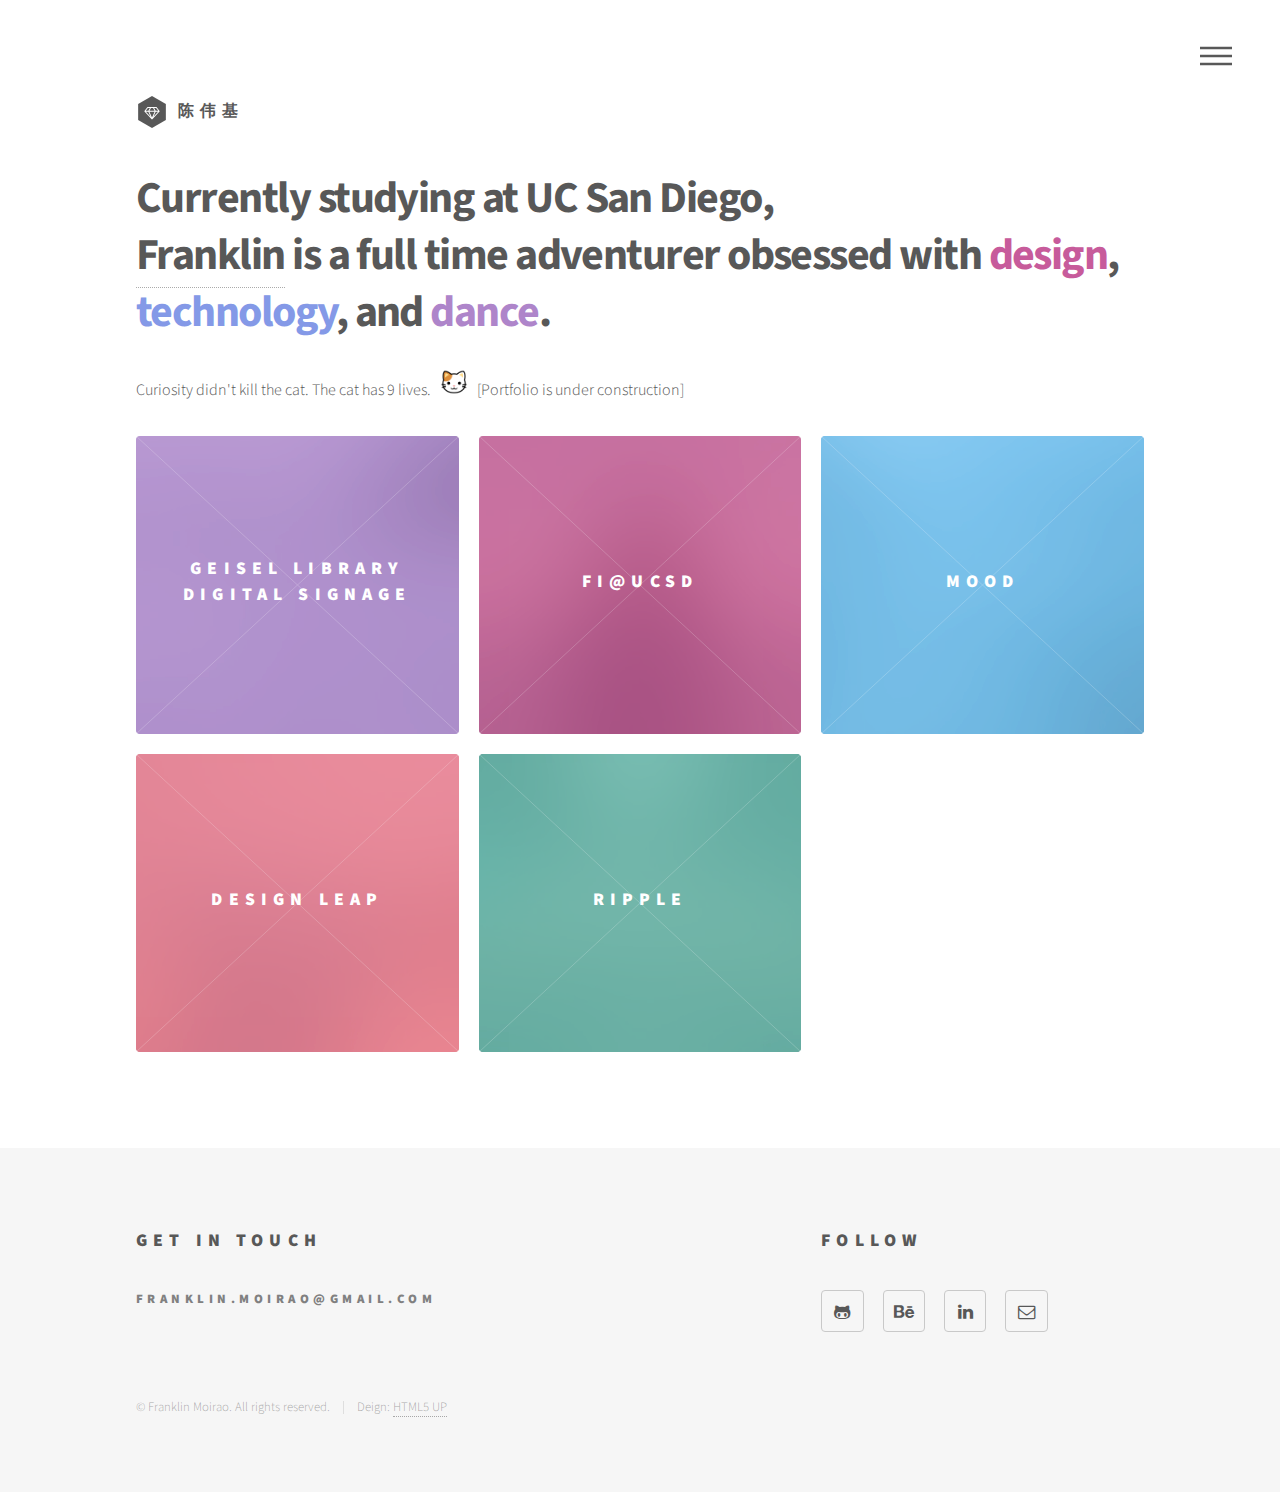
==== commit cc9a9cec: "added some of digital signage" ====
--- a/index.html
+++ b/index.html
@@ -57,6 +57,17 @@
 							</header>
 							<section class="tiles">
 								</article>
+								<article class="style5">
+									<span class="image">
+										<img src="images/pic05.jpg" alt="" />
+									</span>
+									<a href="https://docs.google.com/document/d/1APp4dnmzbdQoH06mEfZx4diMgYy3FSgDw1AZ3t8Mn3Q/edit?usp=sharing">
+										<h2>Geisel Library Digital Signage</h2>
+										<div class="content">
+											<p>[Currently Working On]</p>
+										</div>
+									</a>
+								</article>
 								<article class="style4">
 									<span class="image">
 										<img src="images/pic04.jpg" alt="" />
@@ -104,18 +115,7 @@
 											<p style="font-size: medium">Interaction • Product</p>
 										</div>
 									</a>
-								<!--<article class="style5">
-									<span class="image">
-										<img src="images/pic05.jpg" alt="" />
-									</span>
-									<a href="generic.html">
-										<h2>Aliquam</h2>
-										<div class="content">
-											<p>Sed nisl arcu euismod sit amet nisi lorem etiam dolor veroeros et feugiat.</p>
-										</div>
-									</a>
-								</article>
-								<article class="style6">
+								<!--<article class="style6">
 									<span class="image">
 										<img src="images/pic06.jpg" alt="" />
 									</span>
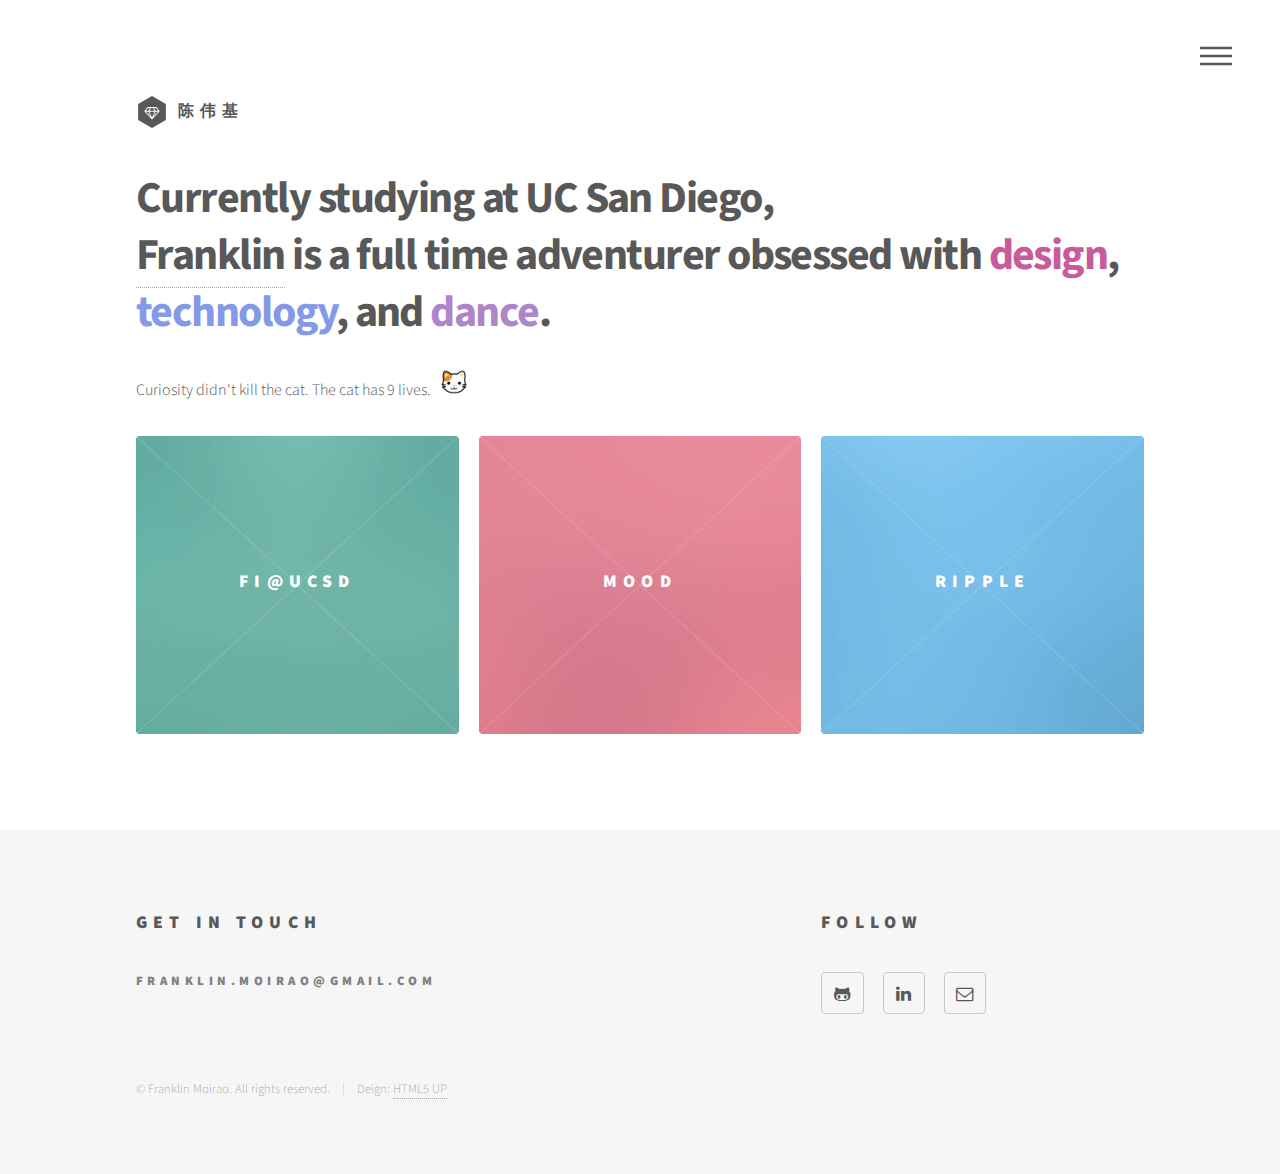
==== commit 0c8c8360: "clean up. only 3 projects that aren't on resume. need to expand and clean up more" ====
--- a/index.html
+++ b/index.html
@@ -53,46 +53,47 @@
 							<header>
 								<h1>Currently studying at UC San Diego, <br />
 									<a href="about.html">Franklin</a> is a full time adventurer obsessed with <design style="color:#c75b9b">design</design>, <tech style="color:#8499e7">technology</tech>, and <dance style="color:#ae85ca">dance</dance>.</h1> <!--<a href="http://html5up.net">HTML5 UP</a>-->
-								<p>Curiosity didn't kill the cat. The cat has 9 lives. &nbsp; <img src="images/Cat-face.png" style="height:26px"> &nbsp; [Portfolio is under construction]</p>
+								<p>Curiosity didn't kill the cat. The cat has 9 lives. &nbsp; <img src="images/Cat-face.png" style="height:26px"> </p> <!--&nbsp; [Portfolio is under construction]</p>-->
 							</header>
 							<section class="tiles">
 								</article>
-								<article class="style5">
-									<span class="image">
-										<img src="images/pic05.jpg" alt="" />
-									</span>
-									<a href="https://docs.google.com/document/d/1APp4dnmzbdQoH06mEfZx4diMgYy3FSgDw1AZ3t8Mn3Q/edit?usp=sharing">
-										<h2>Geisel Library Digital Signage</h2>
-										<div class="content">
-											<p>[Currently Working On]</p>
-										</div>
-									</a>
-								</article>
-								<article class="style4">
-									<span class="image">
-										<img src="images/pic04.jpg" alt="" />
+								<article class="style3">
+									<span class="image">
+										<img src="images/pic03.jpg" alt="" />
 									</span>
 									<a href="fiucsd.html">
 										<h2>Fi@UCSD</h2>
 										<div class="content">
 											<p>Working to promote partnerships in design between students and industry.</p>
-											<p style="font-size: medium">Design Mentorship</p>
-										</div>
-									</a>
-								</article>
-								<article class="style2">
-									<span class="image">
-										<img src="images/pic02.jpg" alt="" />
+											<p style="font-size: medium">Design • Leadership</p>
+										</div>
+									</a>
+								</article>
+								<article class="style1">
+									<span class="image">
+										<img src="images/pic01.jpg" alt="" />
 									</span>
 									<a href="mood.html">
 										<h2>Mood</h2>
 										<div class="content">
 											<p>An app to help track and help your mental health while promoting positivity.</p>
-											<p style="font-size: medium">Interaction • Web Dev</p>
-										</div>
-									</a>
-								</article>
-								<article class="style1">
+											<p style="font-size: medium">Product Design • Web Development</p>
+										</div>
+									</a>
+								</article>
+								<article class="style2">
+									<span class="image">
+										<img src="images/pic02.jpg" alt="" />
+									</span>
+									<a href="ripple.html">
+										<h2>Ripple</h2>
+										<div class="content">
+											<p>Acomplish your bucket list while making new connections along the way.</p>
+											<p style="font-size: medium">UX/UI Design</p>
+										</div>
+									</a>
+								</article>
+								<!--<article class="style1">
 									<span class="image">
 										<img src="images/pic01.jpg" alt="" />
 									</span>
@@ -115,7 +116,7 @@
 											<p style="font-size: medium">Interaction • Product</p>
 										</div>
 									</a>
-								<!--<article class="style6">
+								<article class="style6">
 									<span class="image">
 										<img src="images/pic06.jpg" alt="" />
 									</span>
@@ -228,7 +229,7 @@
 									<!-- <li><a href="#" class="icon style2 fa-dribbble"><span class="label">Dribbble</span></a></li> -->
 									<li><a href="https://github.com/Snoji" target="_blank" class="icon style2 fa-github-alt"><span class="label">GitHub</span></a></li>
 									<!-- <li><a href="#" class="icon style2 fa-500px"><span class="label">500px</span></a></li> -->
-									<li><a href="https://www.behance.net/franklinmofcac" class="icon style2 fa-behance"><span class="label">Behance</span></a></li>
+									<!--<li><a href="https://www.behance.net/franklinmofcac" class="icon style2 fa-behance"><span class="label">Behance</span></a></li>-->
 									<li><a href="https://www.linkedin.com/in/franklin-moirao-19469515b/" target="_blank" class="icon style2 fa-linkedin"><span class="label">LinkedIn</span></a></li>
 									<li><a href="mailto:franklin.moirao@gmail.com" class="icon style2 fa-envelope-o"><span class="label">Email</span></a></li>
 									
--- a/assets/css/main.css
+++ b/assets/css/main.css
@@ -2320,6 +2320,7 @@
 			padding: 0 0 1em 1.5em;
 			top: 0.25em;
 		}
+		
 
 		.image.fit {
 			display: block;
@@ -2345,6 +2346,13 @@
 
 				.image.main {
 					margin: 0 0 2em 0;
+				}
+
+				.image.right, .image.left{
+					all: unset;	
+					display: block;
+					margin: 0 0 2em 0;
+					width: 100%;
 				}
 
 			}
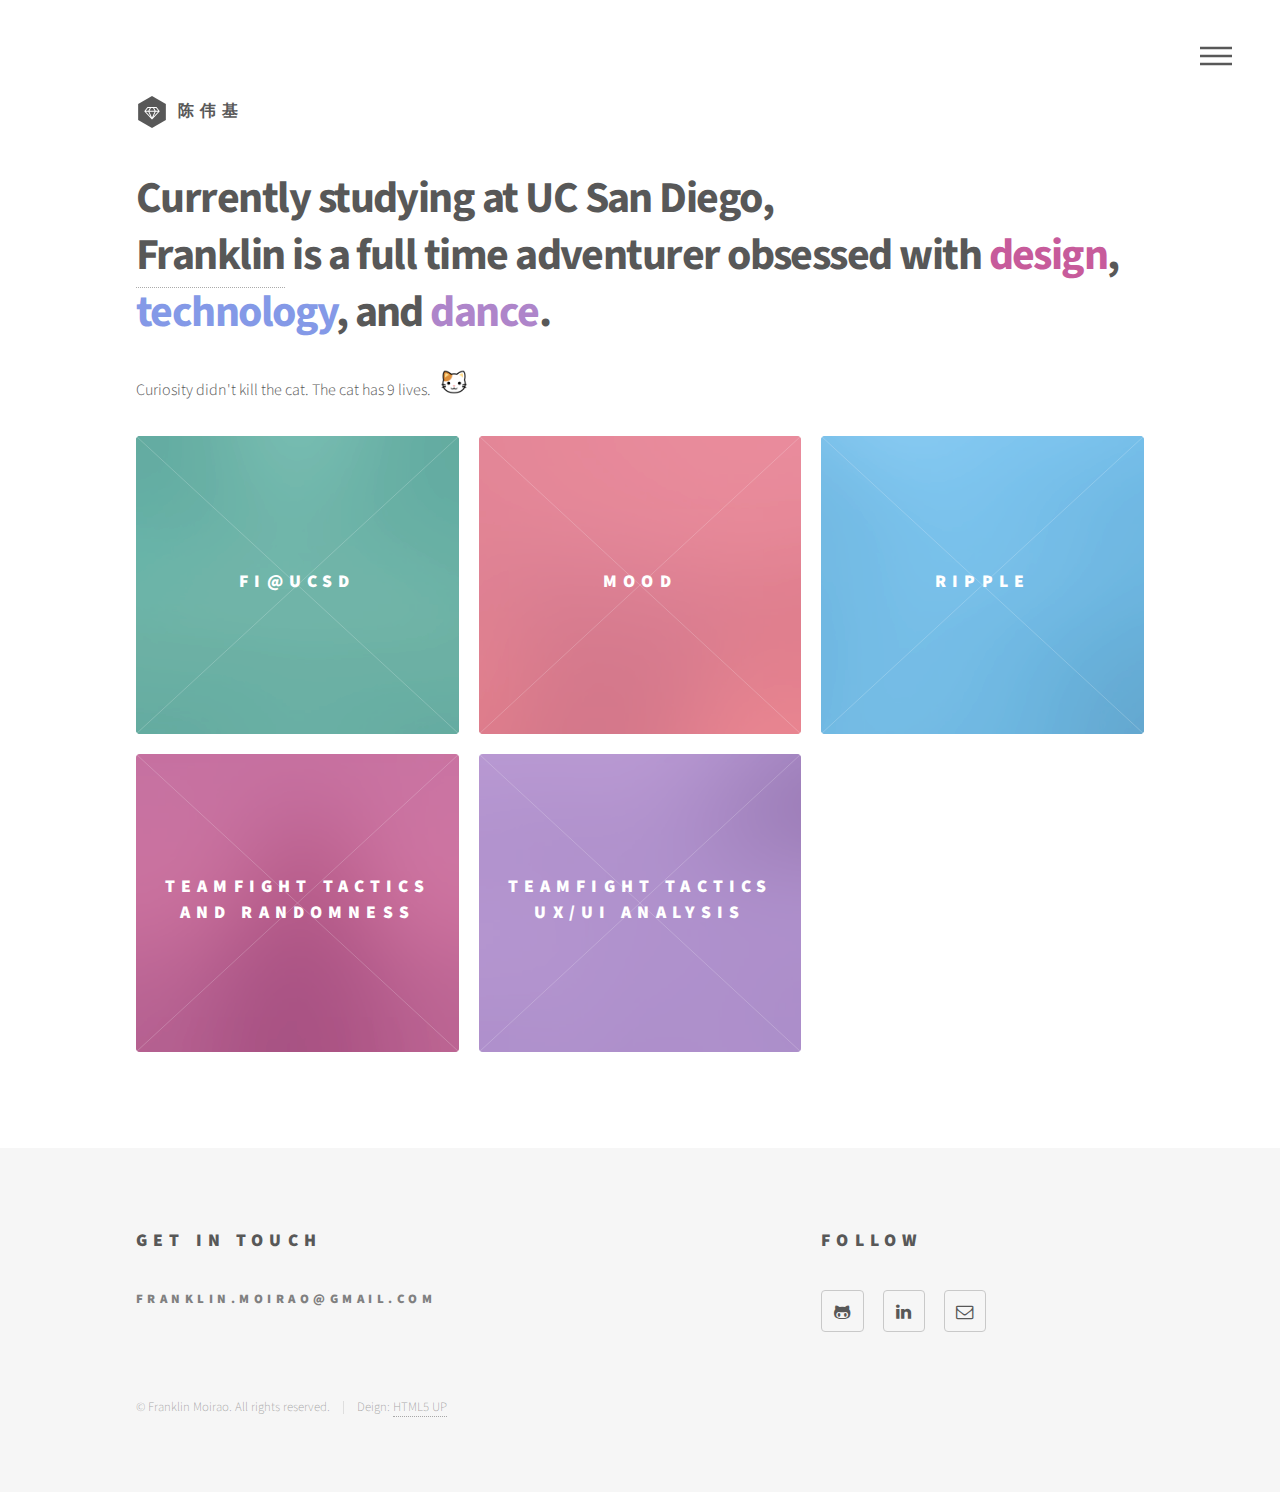
==== commit 7e61a94f: "description" ====
--- a/index.html
+++ b/index.html
@@ -85,7 +85,7 @@
 									<span class="image">
 										<img src="images/pic02.jpg" alt="" />
 									</span>
-									<a href="ripple.html">
+									<a href="https://medium.com/@franklin.moirao/ripple-adf6d12ddfa1">
 										<h2>Ripple</h2>
 										<div class="content">
 											<p>Acomplish your bucket list while making new connections along the way.</p>
@@ -93,30 +93,30 @@
 										</div>
 									</a>
 								</article>
-								<!--<article class="style1">
-									<span class="image">
-										<img src="images/pic01.jpg" alt="" />
-									</span>
-									<a href="design-leap.html">
-										<h2>Design Leap</h2>
-										<div class="content">
-											<p>Helping students overcome barriers to industry engagement and guidance in design.</p>
-											<p style="font-size: medium">Service Design</p>
-										</div>
-									</a>
-								</article>
-								<article class="style3">
-									<span class="image">
-										<img src="images/pic03.jpg" alt="" />
-									</span>
-									<a href="ripple.html">
-										<h2>Ripple</h2>
-										<div class="content">
-											<p>Acomplish your bucket list while meeting people along the way.</p>
-											<p style="font-size: medium">Interaction • Product</p>
-										</div>
-									</a>
-								<article class="style6">
+								<article class="style4">
+									<span class="image">
+										<img src="images/pic04.jpg" alt="" />
+									</span>
+									<a href="https://medium.com/@snowji.tv/why-teamfight-tactics-will-fail-as-an-esport-and-how-riot-can-save-it-8bfef79516cb">
+										<h2>Teamfight Tactics and randomness</h2>
+										<div class="content">
+											<p>The current state of Teamfight Tactics as an esport and randomness in the game.</p>
+											<p style="font-size: medium">Game Design Case Study</p>
+										</div>
+									</a>
+								</article>
+								<article class="style5">
+									<span class="image">
+										<img src="images/pic05.jpg" alt="" />
+									</span>
+									<a href="https://medium.com/@snowji.tv/teamfight-tactics-ux-ui-change-suggestions-948e579935f3">
+										<h2>Teamfight Tactics UX/UI Analysis</h2>
+										<div class="content">
+											<p>Suggestions to TFTs UX/UI for Set 1 and 2.</p>
+											<p style="font-size: medium">UX/UI Case Study</p>
+										</div>
+									</a>
+								<!--<article class="style6">
 									<span class="image">
 										<img src="images/pic06.jpg" alt="" />
 									</span>
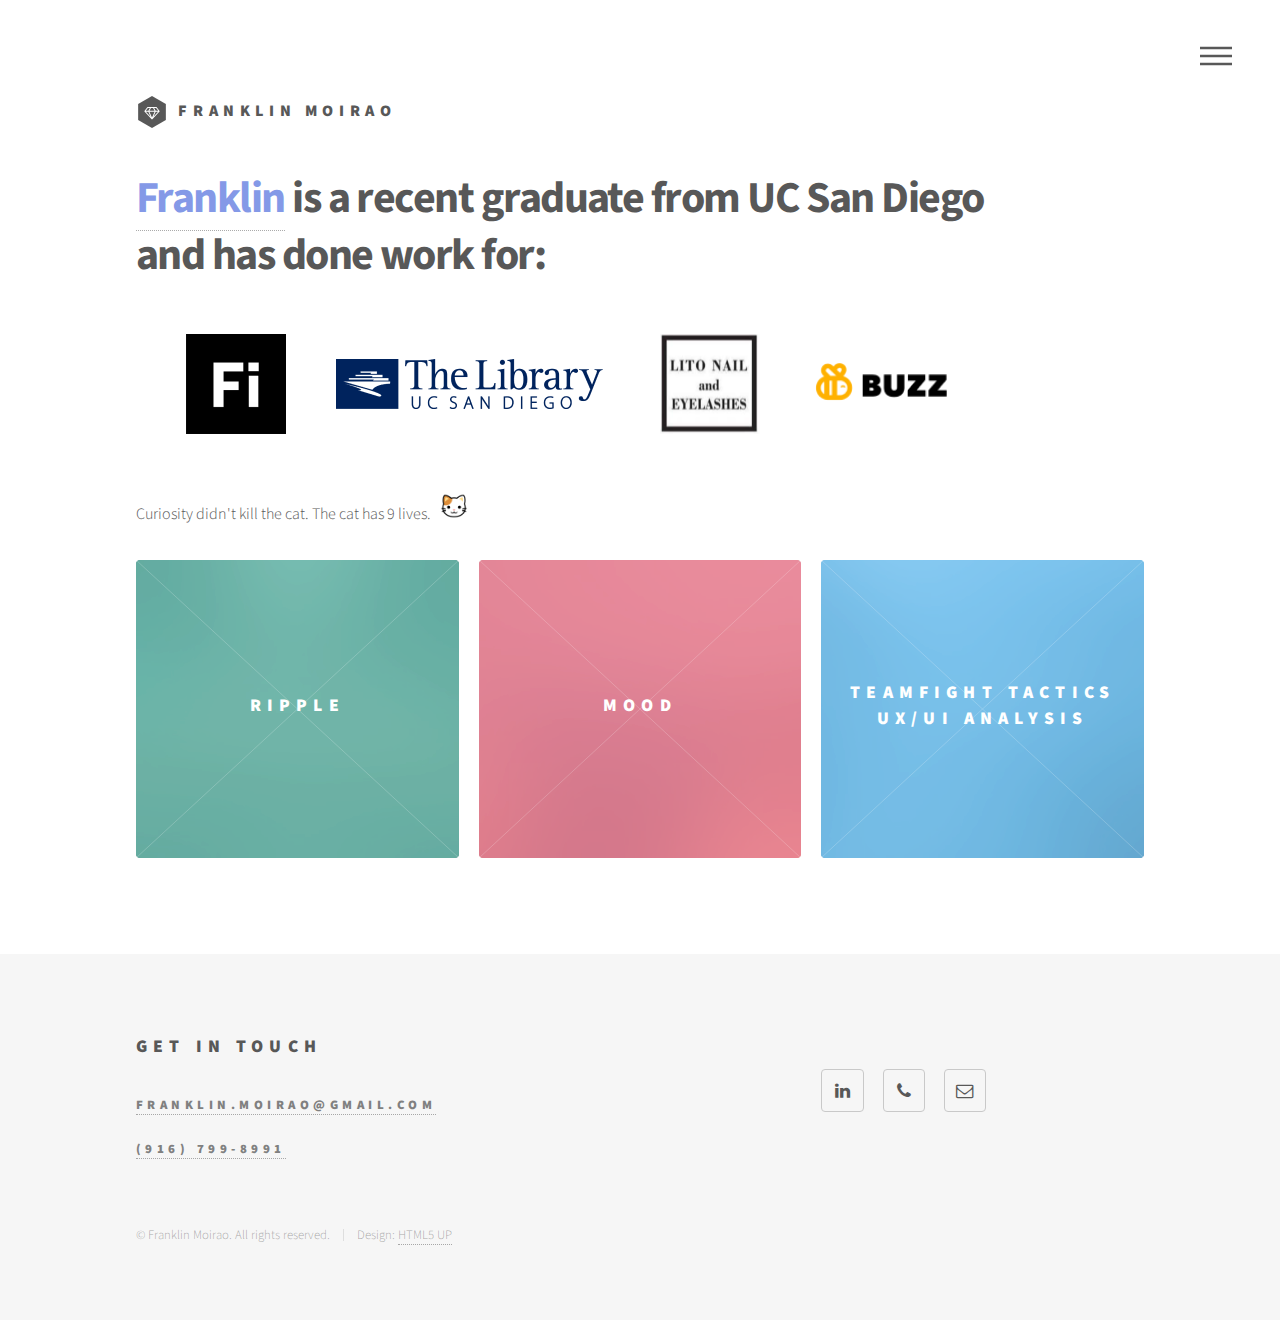
==== commit 16aa0c0e: "who ive work for, menu contact, project desctiptions, get in touch" ====
--- a/index.html
+++ b/index.html
@@ -22,7 +22,7 @@
 
 							<!-- Logo -->
 								<a href="index.html" class="logo">
-									<span class="symbol"><img src="images/logo.svg" alt="" /></span>陈伟基<span class="title"></span>
+									<span class="symbol"><img src="images/logo.svg" alt="" /></span>Franklin Moirao<span class="title"></span>
 								</a>
 
 							<!-- Nav -->
@@ -45,19 +45,36 @@
 							<li><a href="about.html">About</a></li>
 							<!-- <li><a href="elements.html">Archive</a></li> -->
 						</ul>
+						<p style="color: white; margin-bottom: 10px;"> Contact:</p>
+						<a style="margin-right: 10px;" href="https://www.linkedin.com/in/franklin-moirao-19469515b/" target="_blank" class="icon style2 fa-linkedin"><span class="label">LinkedIn</span></a>
+						<a style="margin-right: 10px;" class="icon style2 fa-phone" href="mailto:franklin.moirao@gmail.com"><span class="label">Email</span></a>
+						<a class="icon style2 fa-envelope-o" href="tel:916-799-8991"><span class="label">Phone</span></a>
+
+
 					</nav>
 
 				<!-- Main -->
 					<div id="main">
 						<div class="inner">
 							<header>
-								<h1>Currently studying at UC San Diego, <br />
-									<a href="about.html">Franklin</a> is a full time adventurer obsessed with <design style="color:#c75b9b">design</design>, <tech style="color:#8499e7">technology</tech>, and <dance style="color:#ae85ca">dance</dance>.</h1> <!--<a href="http://html5up.net">HTML5 UP</a>-->
-								<p>Curiosity didn't kill the cat. The cat has 9 lives. &nbsp; <img src="images/Cat-face.png" style="height:26px"> </p> <!--&nbsp; [Portfolio is under construction]</p>-->
+								<h1><a href="about.html" style="color:#8499e7">Franklin</a> is a recent graduate from UC San Diego <br> and has done work for:
+
+									<div style="width: 100%;">
+										<img src="images/comp1.png" style="height: auto; max-width: 49%;"> 
+										<img src="images/comp2.png" style="height: auto; max-width: 49%;"> 
+									</div>
+
+								</h1>
+									
+									<!--is a full time adventurer obsessed with <a href="fiucsd.html" style="color:#c75b9b">design</a> and 
+									<a href="https://medium.com/@snowji.tv/why-teamfight-tactics-will-fail-as-an-esport-and-how-riot-can-save-it-8bfef79516cb" target="_blank" style="color:#ae85ca">gaming</a>.</h1> -->
+									<!--<a href="http://html5up.net">HTML5 UP</a>-->
+									<!-- , <design style="color:#8499e7">technology</design>, -->
+								<p style="margin-top: auto;">Curiosity didn't kill the cat. The cat has 9 lives. &nbsp; <img src="images/Cat-face.png" style="height:26px"> </p> <!--&nbsp; [Portfolio is under construction]</p>-->
 							</header>
 							<section class="tiles">
 								</article>
-								<article class="style3">
+								<!--<article class="style3">
 									<span class="image">
 										<img src="images/pic03.jpg" alt="" />
 									</span>
@@ -68,7 +85,32 @@
 											<p style="font-size: medium">Design • Leadership</p>
 										</div>
 									</a>
-								</article>
+								</article>-->
+								<article class="style3">
+									<span class="image">
+										<img src="images/pic03.jpg" alt="" />
+									</span>
+									<a href="https://medium.com/@franklin.moirao/ripple-adf6d12ddfa1">
+										<h2>Ripple</h2>
+										<div class="content">
+											<p>A mobile app to help seniors acomplish their bucket list while making friends along the way.</p>
+											<p style="font-size: medium">Need finding • Storyboarding • Accessibility • Prototyping • User Flow • User Testing</p>
+											<p style="font-size: medium;">(5 min read)</p>
+										</div>
+									</a>
+								</article>
+								<!--<article class="style4">
+									<span class="image">
+										<img src="images/pic04.jpg" alt="" />
+									</span>
+									<a href="https://medium.com/@snowji.tv/why-teamfight-tactics-will-fail-as-an-esport-and-how-riot-can-save-it-8bfef79516cb">
+										<h2>Teamfight Tactics and randomness</h2>
+										<div class="content">
+											<p>The current state of Teamfight Tactics as an esport and randomness in the game.</p>
+											<p style="font-size: medium">Game Design Case Study</p>
+										</div>
+									</a>
+								</article>-->
 								<article class="style1">
 									<span class="image">
 										<img src="images/pic01.jpg" alt="" />
@@ -76,8 +118,10 @@
 									<a href="mood.html">
 										<h2>Mood</h2>
 										<div class="content">
-											<p>An app to help track and help your mental health while promoting positivity.</p>
-											<p style="font-size: medium">Product Design • Web Development</p>
+											<p>A web app to track and improve your mental health while promoting positivity.</p>
+											<p style="font-size: medium">Needfinding • Prototyping • Storyboarind • User Testing • Font End Web Dev</p>
+											<p style="font-size: medium;">(3 min read)</p>
+
 										</div>
 									</a>
 								</article>
@@ -85,37 +129,15 @@
 									<span class="image">
 										<img src="images/pic02.jpg" alt="" />
 									</span>
-									<a href="https://medium.com/@franklin.moirao/ripple-adf6d12ddfa1">
-										<h2>Ripple</h2>
-										<div class="content">
-											<p>Acomplish your bucket list while making new connections along the way.</p>
-											<p style="font-size: medium">UX/UI Design</p>
-										</div>
-									</a>
-								</article>
-								<article class="style4">
-									<span class="image">
-										<img src="images/pic04.jpg" alt="" />
-									</span>
-									<a href="https://medium.com/@snowji.tv/why-teamfight-tactics-will-fail-as-an-esport-and-how-riot-can-save-it-8bfef79516cb">
-										<h2>Teamfight Tactics and randomness</h2>
-										<div class="content">
-											<p>The current state of Teamfight Tactics as an esport and randomness in the game.</p>
-											<p style="font-size: medium">Game Design Case Study</p>
-										</div>
-									</a>
-								</article>
-								<article class="style5">
-									<span class="image">
-										<img src="images/pic05.jpg" alt="" />
-									</span>
-									<a href="https://medium.com/@snowji.tv/teamfight-tactics-ux-ui-change-suggestions-948e579935f3">
+									<a href="https://medium.com/@snowji.tv/teamfight-tactics-ux-ui-change-suggestions-948e579935f3" target="_blank">
 										<h2>Teamfight Tactics UX/UI Analysis</h2>
 										<div class="content">
 											<p>Suggestions to TFTs UX/UI for Set 1 and 2.</p>
-											<p style="font-size: medium">UX/UI Case Study</p>
-										</div>
-									</a>
+											<p style="font-size: medium">Video Game UX/UI Analysis</p>
+											<p style="font-size: medium;">(5 min read)</p>
+										</div>
+									</a>
+								</article>
 								<!--<article class="style6">
 									<span class="image">
 										<img src="images/pic06.jpg" alt="" />
@@ -202,7 +224,10 @@
 						<div class="inner">
 							<section>
 								<h2>Get in touch</h2>
-								<h5 style="color:grey">franklin.moirao@gmail.com</h5>
+								<!--<h5 style="color:grey">franklin.moirao@gmail.com</h5>
+								<h5 style="color:grey">(916) 799-8991</h5> -->
+								<h5 style="color: grey;"> <a href="mailto:franklin.moirao@gmail.com">franklin.moirao@gmail.com</a></h5>
+								<h5 style="color: grey;"> <a href="tel:916-799-8991"> (916) 799-8991</a></h5>
 								<!-- <form method="post" action="#">
 									<div class="fields">
 										<div class="field half">
@@ -221,22 +246,22 @@
 								</form> -->
 							</section>
 							<section>
-								<h2>Follow</h2>
+								<h2></h2>
 								<ul class="icons">
-									<!-- <li><a href="#" class="icon style2 fa-twitter"><span class="label">Twitter</span></a></li> -->
 									<!-- <li><a href="#" class="icon style2 fa-facebook"><span class="label">Facebook</span></a></li> -->
 									<!-- <li><a href="#" class="icon style2 fa-instagram"><span class="label">Instagram</span></a></li> -->
 									<!-- <li><a href="#" class="icon style2 fa-dribbble"><span class="label">Dribbble</span></a></li> -->
-									<li><a href="https://github.com/Snoji" target="_blank" class="icon style2 fa-github-alt"><span class="label">GitHub</span></a></li>
+									<!--<li><a href="https://github.com/Snoji" target="_blank" class="icon style2 fa-github-alt"><span class="label">GitHub</span></a></li>-->
 									<!-- <li><a href="#" class="icon style2 fa-500px"><span class="label">500px</span></a></li> -->
 									<!--<li><a href="https://www.behance.net/franklinmofcac" class="icon style2 fa-behance"><span class="label">Behance</span></a></li>-->
 									<li><a href="https://www.linkedin.com/in/franklin-moirao-19469515b/" target="_blank" class="icon style2 fa-linkedin"><span class="label">LinkedIn</span></a></li>
+									<li><a href="tel:916-799-8991" class="icon style2 fa-phone"><span class="label">Phone</span></a></li>
 									<li><a href="mailto:franklin.moirao@gmail.com" class="icon style2 fa-envelope-o"><span class="label">Email</span></a></li>
 									
 								</ul>
 							</section>
 							<ul class="copyright">
-								<li>&copy; Franklin Moirao. All rights reserved.</li><li>Deign: <a href="http://html5up.net">HTML5 UP</a></li>
+								<li>&copy; Franklin Moirao. All rights reserved.</li><li>Design: <a href="http://html5up.net">HTML5 UP</a></li>
 							</ul>
 						</div>
 					</footer>
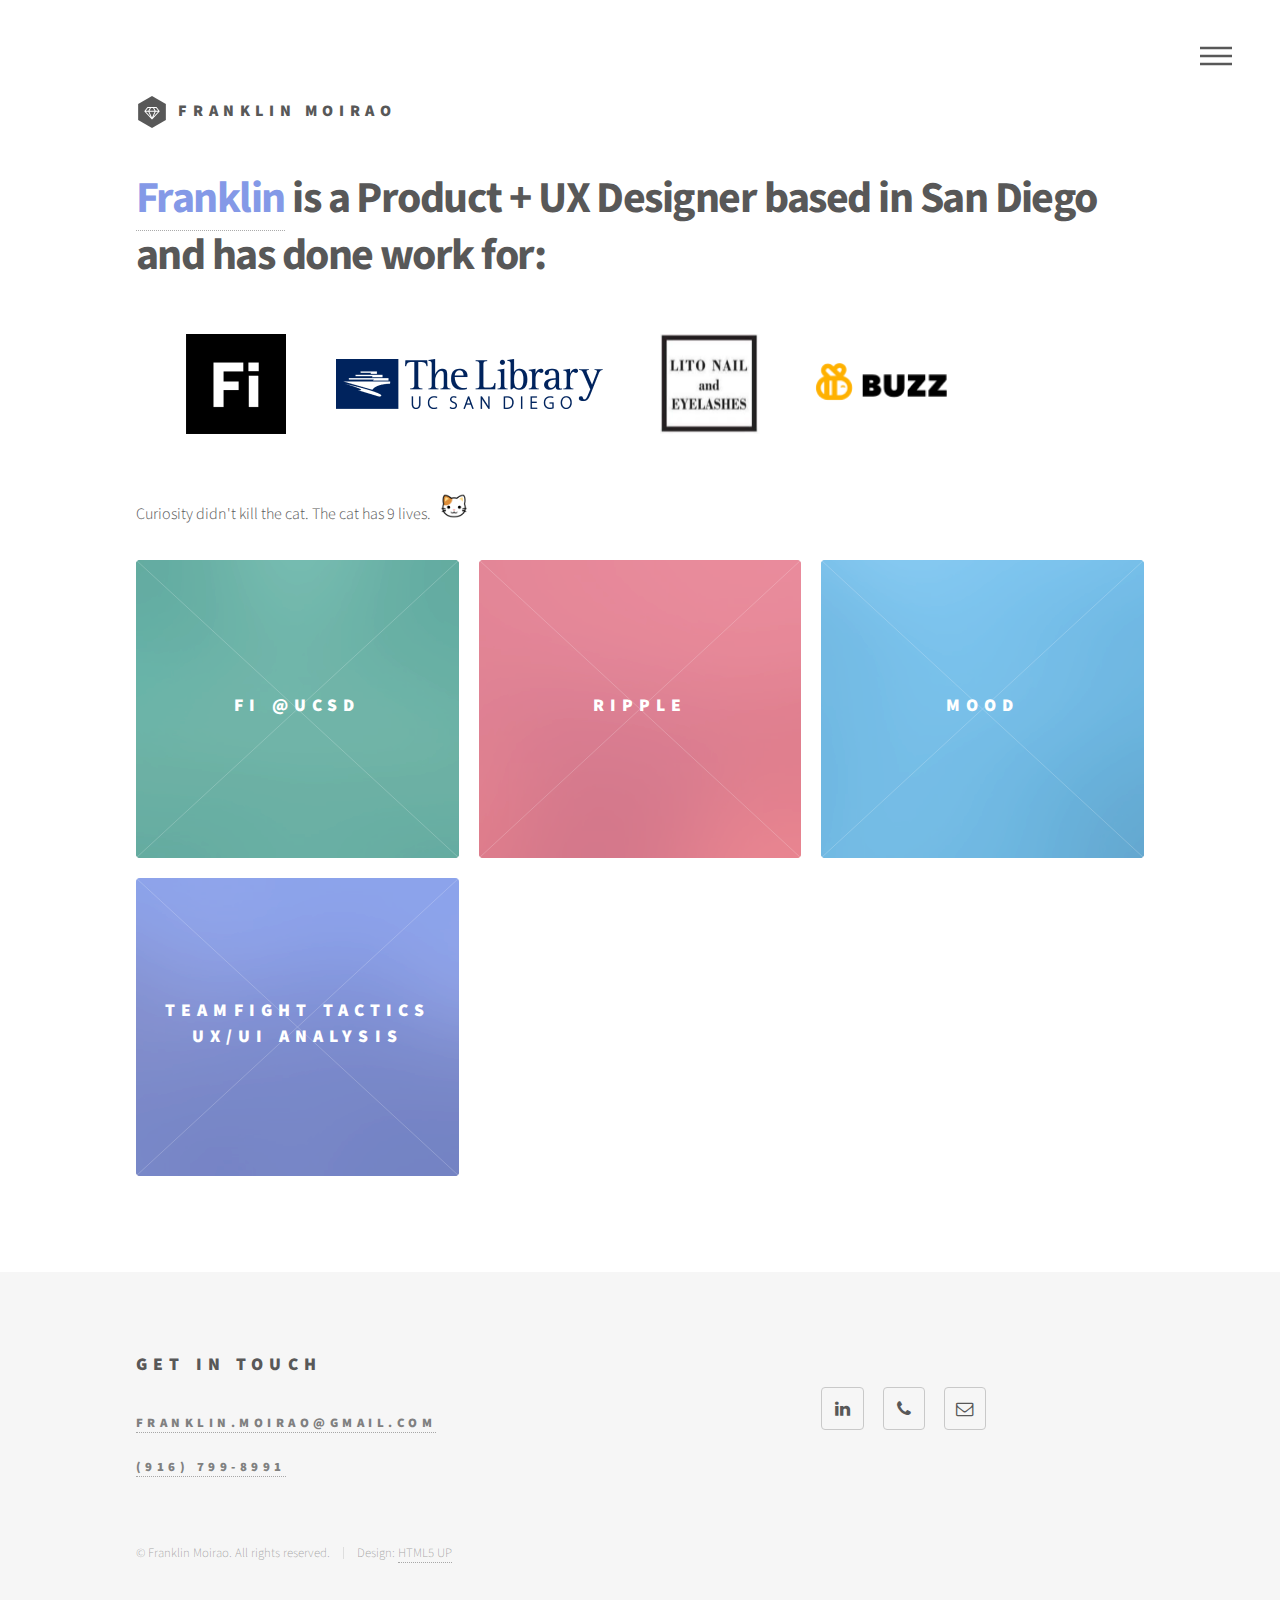
==== commit 1abd2f27: "title and about update" ====
--- a/index.html
+++ b/index.html
@@ -47,8 +47,8 @@
 						</ul>
 						<p style="color: white; margin-bottom: 10px;"> Contact:</p>
 						<a style="margin-right: 10px;" href="https://www.linkedin.com/in/franklin-moirao-19469515b/" target="_blank" class="icon style2 fa-linkedin"><span class="label">LinkedIn</span></a>
-						<a style="margin-right: 10px;" class="icon style2 fa-phone" href="mailto:franklin.moirao@gmail.com"><span class="label">Email</span></a>
-						<a class="icon style2 fa-envelope-o" href="tel:916-799-8991"><span class="label">Phone</span></a>
+						<a style="margin-right: 10px;" class="icon style2 fa-phone" href="tel:916-799-8991"><span class="label">Phone</span></a>
+						<a class="icon style2 fa-envelope-o" href="mailto:franklin.moirao@gmail.com"><span class="label">Email</span></a>
 
 
 					</nav>
@@ -57,7 +57,7 @@
 					<div id="main">
 						<div class="inner">
 							<header>
-								<h1><a href="about.html" style="color:#8499e7">Franklin</a> is a recent graduate from UC San Diego <br> and has done work for:
+								<h1><a href="about.html" style="color:#8499e7">Franklin</a> is a Product + UX Designer based in San Diego <br> and has done work for:
 
 									<div style="width: 100%;">
 										<img src="images/comp1.png" style="height: auto; max-width: 49%;"> 
@@ -90,6 +90,31 @@
 									<span class="image">
 										<img src="images/pic03.jpg" alt="" />
 									</span>
+									<a href="fiucsd.html">
+										<h2>Fi @UCSD</h2>
+										<div class="content">
+											<p>Connecting students with clients to collaborate on real world design projects.</p>
+											<p style="font-size: medium">UX Design • Design Community • UX Mentorship</p>
+											<p style="font-size: medium;">(1 min read)</p>
+										</div>
+									</a>
+								</article>
+								<!--<article class="style4">
+									<span class="image">
+										<img src="images/pic04.jpg" alt="" />
+									</span>
+									<a href="https://medium.com/@snowji.tv/why-teamfight-tactics-will-fail-as-an-esport-and-how-riot-can-save-it-8bfef79516cb">
+										<h2>Teamfight Tactics and randomness</h2>
+										<div class="content">
+											<p>The current state of Teamfight Tactics as an esport and randomness in the game.</p>
+											<p style="font-size: medium">Game Design Case Study</p>
+										</div>
+									</a>
+								</article>-->
+								<article class="style1">
+									<span class="image">
+										<img src="images/pic01.jpg" alt="" />
+									</span>
 									<a href="https://medium.com/@franklin.moirao/ripple-adf6d12ddfa1">
 										<h2>Ripple</h2>
 										<div class="content">
@@ -99,37 +124,24 @@
 										</div>
 									</a>
 								</article>
-								<!--<article class="style4">
-									<span class="image">
-										<img src="images/pic04.jpg" alt="" />
-									</span>
-									<a href="https://medium.com/@snowji.tv/why-teamfight-tactics-will-fail-as-an-esport-and-how-riot-can-save-it-8bfef79516cb">
-										<h2>Teamfight Tactics and randomness</h2>
-										<div class="content">
-											<p>The current state of Teamfight Tactics as an esport and randomness in the game.</p>
-											<p style="font-size: medium">Game Design Case Study</p>
-										</div>
-									</a>
-								</article>-->
-								<article class="style1">
-									<span class="image">
-										<img src="images/pic01.jpg" alt="" />
-									</span>
-									<a href="mood.html">
+								<article class="style2">
+									<span class="image">
+										<img src="images/pic02.jpg" alt="" />
+									</span>
+									<a href="mood.html" target="_blank">
 										<h2>Mood</h2>
 										<div class="content">
 											<p>A web app to track and improve your mental health while promoting positivity.</p>
 											<p style="font-size: medium">Needfinding • Prototyping • Storyboarind • User Testing • Font End Web Dev</p>
 											<p style="font-size: medium;">(3 min read)</p>
-
-										</div>
-									</a>
-								</article>
-								<article class="style2">
-									<span class="image">
-										<img src="images/pic02.jpg" alt="" />
-									</span>
-									<a href="https://medium.com/@snowji.tv/teamfight-tactics-ux-ui-change-suggestions-948e579935f3" target="_blank">
+										</div>
+									</a>
+								</article>
+								<article class="style6">
+									<span class="image">
+										<img src="images/pic06.jpg" alt="" />
+									</span>
+									<a href="https://medium.com/@snowji.tv/teamfight-tactics-ux-ui-change-suggestions-948e579935f3">
 										<h2>Teamfight Tactics UX/UI Analysis</h2>
 										<div class="content">
 											<p>Suggestions to TFTs UX/UI for Set 1 and 2.</p>
@@ -138,18 +150,7 @@
 										</div>
 									</a>
 								</article>
-								<!--<article class="style6">
-									<span class="image">
-										<img src="images/pic06.jpg" alt="" />
-									</span>
-									<a href="generic.html">
-										<h2>Veroeros</h2>
-										<div class="content">
-											<p>Sed nisl arcu euismod sit amet nisi lorem etiam dolor veroeros et feugiat.</p>
-										</div>
-									</a>
-								</article>
-								<article class="style2">
+								<!--<article class="style2">
 									<span class="image">
 										<img src="images/pic07.jpg" alt="" />
 									</span>
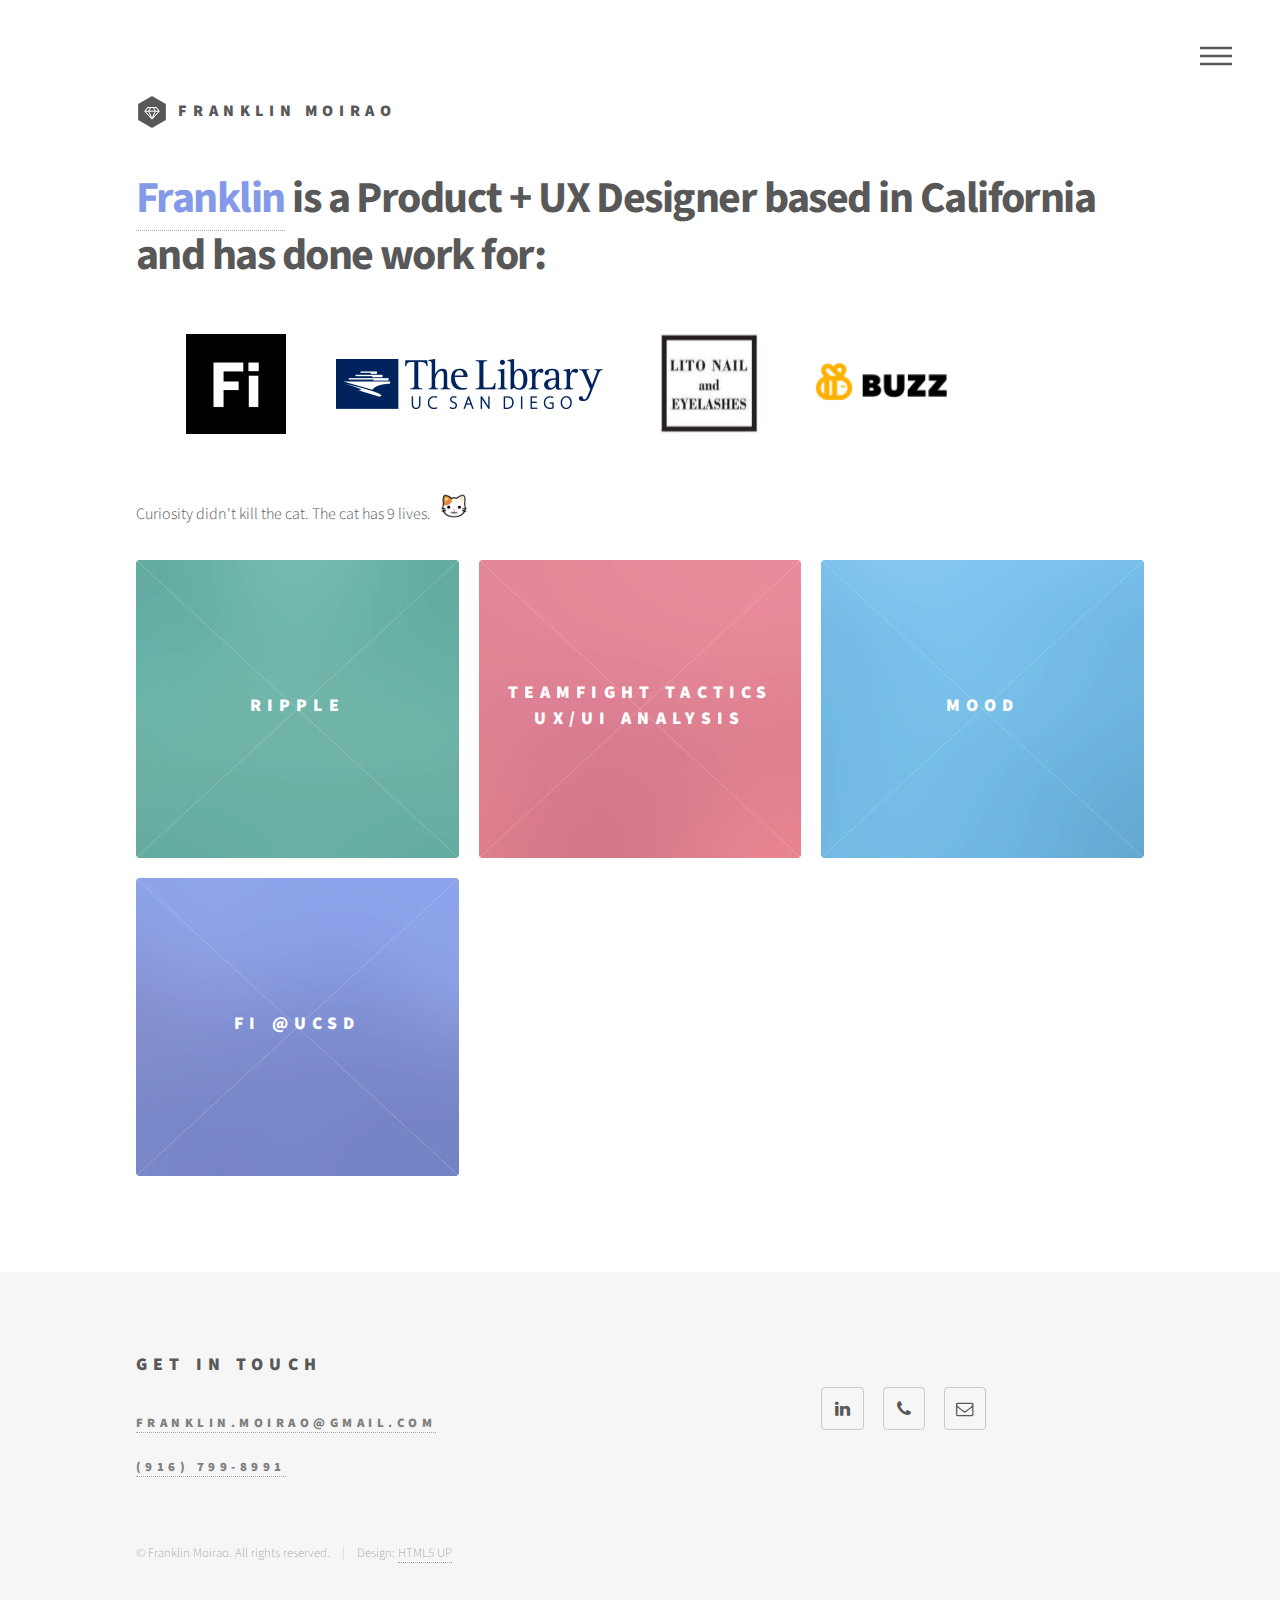
==== commit 2e1866e1: "transfered ripple" ====
--- a/index.html
+++ b/index.html
@@ -57,7 +57,7 @@
 					<div id="main">
 						<div class="inner">
 							<header>
-								<h1><a href="about.html" style="color:#8499e7">Franklin</a> is a Product + UX Designer based in San Diego <br> and has done work for:
+								<h1><a href="about.html" style="color:#8499e7">Franklin</a> is a Product + UX Designer based in California <br> and has done work for:
 
 									<div style="width: 100%;">
 										<img src="images/comp1.png" style="height: auto; max-width: 49%;"> 
@@ -74,82 +74,75 @@
 							</header>
 							<section class="tiles">
 								</article>
-								<!--<article class="style3">
+								<!--<article class="style4">
+									<span class="image">
+										<img src="images/pic04.jpg" alt="" />
+									</span>
+									<a href="https://medium.com/@snowji.tv/why-teamfight-tactics-will-fail-as-an-esport-and-how-riot-can-save-it-8bfef79516cb">
+										<h2>Teamfight Tactics and randomness</h2>
+										<div class="content">
+											<p>The current state of Teamfight Tactics as an esport and randomness in the game.</p>
+											<p style="font-size: medium">Game Design Case Study</p>
+										</div>
+									</a>
+								</article>-->
+
+								<article class="style3">
 									<span class="image">
 										<img src="images/pic03.jpg" alt="" />
 									</span>
-									<a href="fiucsd.html">
-										<h2>Fi@UCSD</h2>
-										<div class="content">
-											<p>Working to promote partnerships in design between students and industry.</p>
-											<p style="font-size: medium">Design • Leadership</p>
-										</div>
-									</a>
-								</article>-->
-								<article class="style3">
-									<span class="image">
-										<img src="images/pic03.jpg" alt="" />
+									<a href="ripple.html">
+										<h2>Ripple</h2>
+										<div class="content">
+											<p style="text-align: center;">A mobile app to help seniors accomplish their bucket list while making friends along the way.</p>
+											<p style="font-size: medium; text-align: center;">Need finding • Storyboarding • Accessibility • Prototyping • User Flow • User Testing</p>
+											<p style="font-size: medium; text-align: center;">(5 min read)</p>
+										</div>
+									</a>
+								</article>
+
+								<article class="style1">
+									<span class="image">
+										<img src="images/pic01.jpg" alt="" />
+									</span>
+									<a href="https://medium.com/@snowji.tv/teamfight-tactics-ux-ui-change-suggestions-948e579935f3" target="_blank">
+										<h2>Teamfight Tactics UX/UI Analysis</h2>
+										<div class="content">
+											<p style="text-align: center;">Suggestions to TFTs UX/UI for Set 1 and 2.</p>
+											<p style="font-size: medium; text-align: center;">Video Game UX/UI Analysis</p>
+											<p style="font-size: medium; text-align: center;">(5 min read)</p>
+										</div>
+									</a>
+								</article>
+
+								<article class="style2">
+									<span class="image">
+										<img src="images/pic02.jpg" alt="" />
+									</span>
+									<a href="mood.html" target="_blank">
+										<h2>Mood</h2>
+										<div class="content">
+											<p style="text-align: center;">A web app to track and improve your mental health while promoting positivity.</p>
+											<p style="font-size: medium; text-align: center;">Needfinding • Prototyping • Storyboarding • User Testing • Font End Web Dev</p>
+											<p style="font-size: medium; text-align: center;">(3 min read)</p>
+										</div>
+									</a>
+								</article>
+
+								<article class="style6">
+									<span class="image">
+										<img src="images/pic06.jpg" alt="" />
 									</span>
 									<a href="fiucsd.html">
 										<h2>Fi @UCSD</h2>
 										<div class="content">
-											<p>Connecting students with clients to collaborate on real world design projects.</p>
-											<p style="font-size: medium">UX Design • Design Community • UX Mentorship</p>
-											<p style="font-size: medium;">(1 min read)</p>
-										</div>
-									</a>
-								</article>
-								<!--<article class="style4">
-									<span class="image">
-										<img src="images/pic04.jpg" alt="" />
-									</span>
-									<a href="https://medium.com/@snowji.tv/why-teamfight-tactics-will-fail-as-an-esport-and-how-riot-can-save-it-8bfef79516cb">
-										<h2>Teamfight Tactics and randomness</h2>
-										<div class="content">
-											<p>The current state of Teamfight Tactics as an esport and randomness in the game.</p>
-											<p style="font-size: medium">Game Design Case Study</p>
-										</div>
-									</a>
-								</article>-->
-								<article class="style1">
-									<span class="image">
-										<img src="images/pic01.jpg" alt="" />
-									</span>
-									<a href="https://medium.com/@franklin.moirao/ripple-adf6d12ddfa1">
-										<h2>Ripple</h2>
-										<div class="content">
-											<p>A mobile app to help seniors acomplish their bucket list while making friends along the way.</p>
-											<p style="font-size: medium">Need finding • Storyboarding • Accessibility • Prototyping • User Flow • User Testing</p>
-											<p style="font-size: medium;">(5 min read)</p>
-										</div>
-									</a>
-								</article>
-								<article class="style2">
-									<span class="image">
-										<img src="images/pic02.jpg" alt="" />
-									</span>
-									<a href="mood.html" target="_blank">
-										<h2>Mood</h2>
-										<div class="content">
-											<p>A web app to track and improve your mental health while promoting positivity.</p>
-											<p style="font-size: medium">Needfinding • Prototyping • Storyboarind • User Testing • Font End Web Dev</p>
-											<p style="font-size: medium;">(3 min read)</p>
-										</div>
-									</a>
-								</article>
-								<article class="style6">
-									<span class="image">
-										<img src="images/pic06.jpg" alt="" />
-									</span>
-									<a href="https://medium.com/@snowji.tv/teamfight-tactics-ux-ui-change-suggestions-948e579935f3">
-										<h2>Teamfight Tactics UX/UI Analysis</h2>
-										<div class="content">
-											<p>Suggestions to TFTs UX/UI for Set 1 and 2.</p>
-											<p style="font-size: medium">Video Game UX/UI Analysis</p>
-											<p style="font-size: medium;">(5 min read)</p>
-										</div>
-									</a>
-								</article>
+											<p style="text-align: center;">Working to create partnerships in design between students and industry on real world projects.</p>
+											<p style="font-size: medium; text-align: center;">UX Design • Design Community • UX Mentorship</p>
+											<p style="font-size: medium; text-align: center;">(1 min read)</p>
+										</div>
+									</a>
+								</article>
+
 								<!--<article class="style2">
 									<span class="image">
 										<img src="images/pic07.jpg" alt="" />
--- a/assets/css/main.css
+++ b/assets/css/main.css
@@ -28,6 +28,11 @@
 article, aside, details, figcaption, figure,
 footer, header, hgroup, menu, nav, section {
 	display: block;}
+
+
+p{
+	text-align: left;
+}	
 
 body {
 	line-height: 1;
